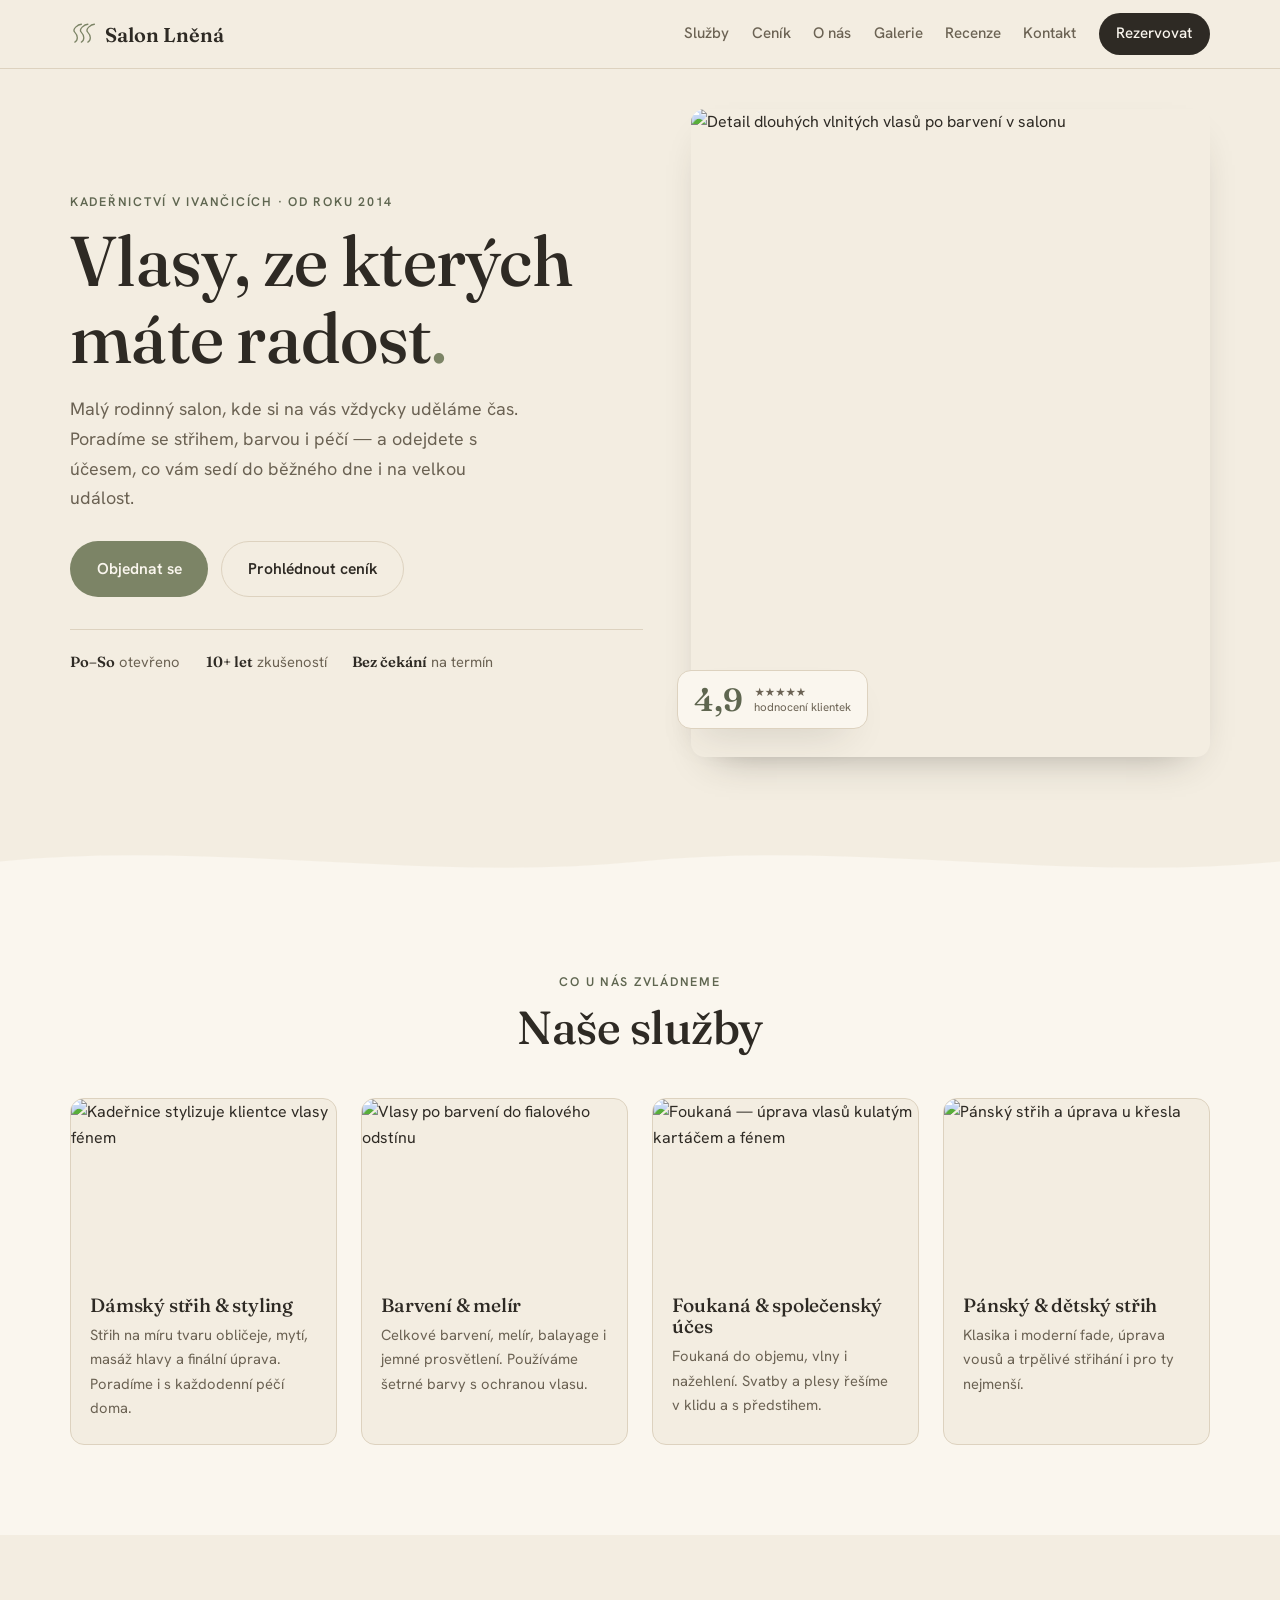
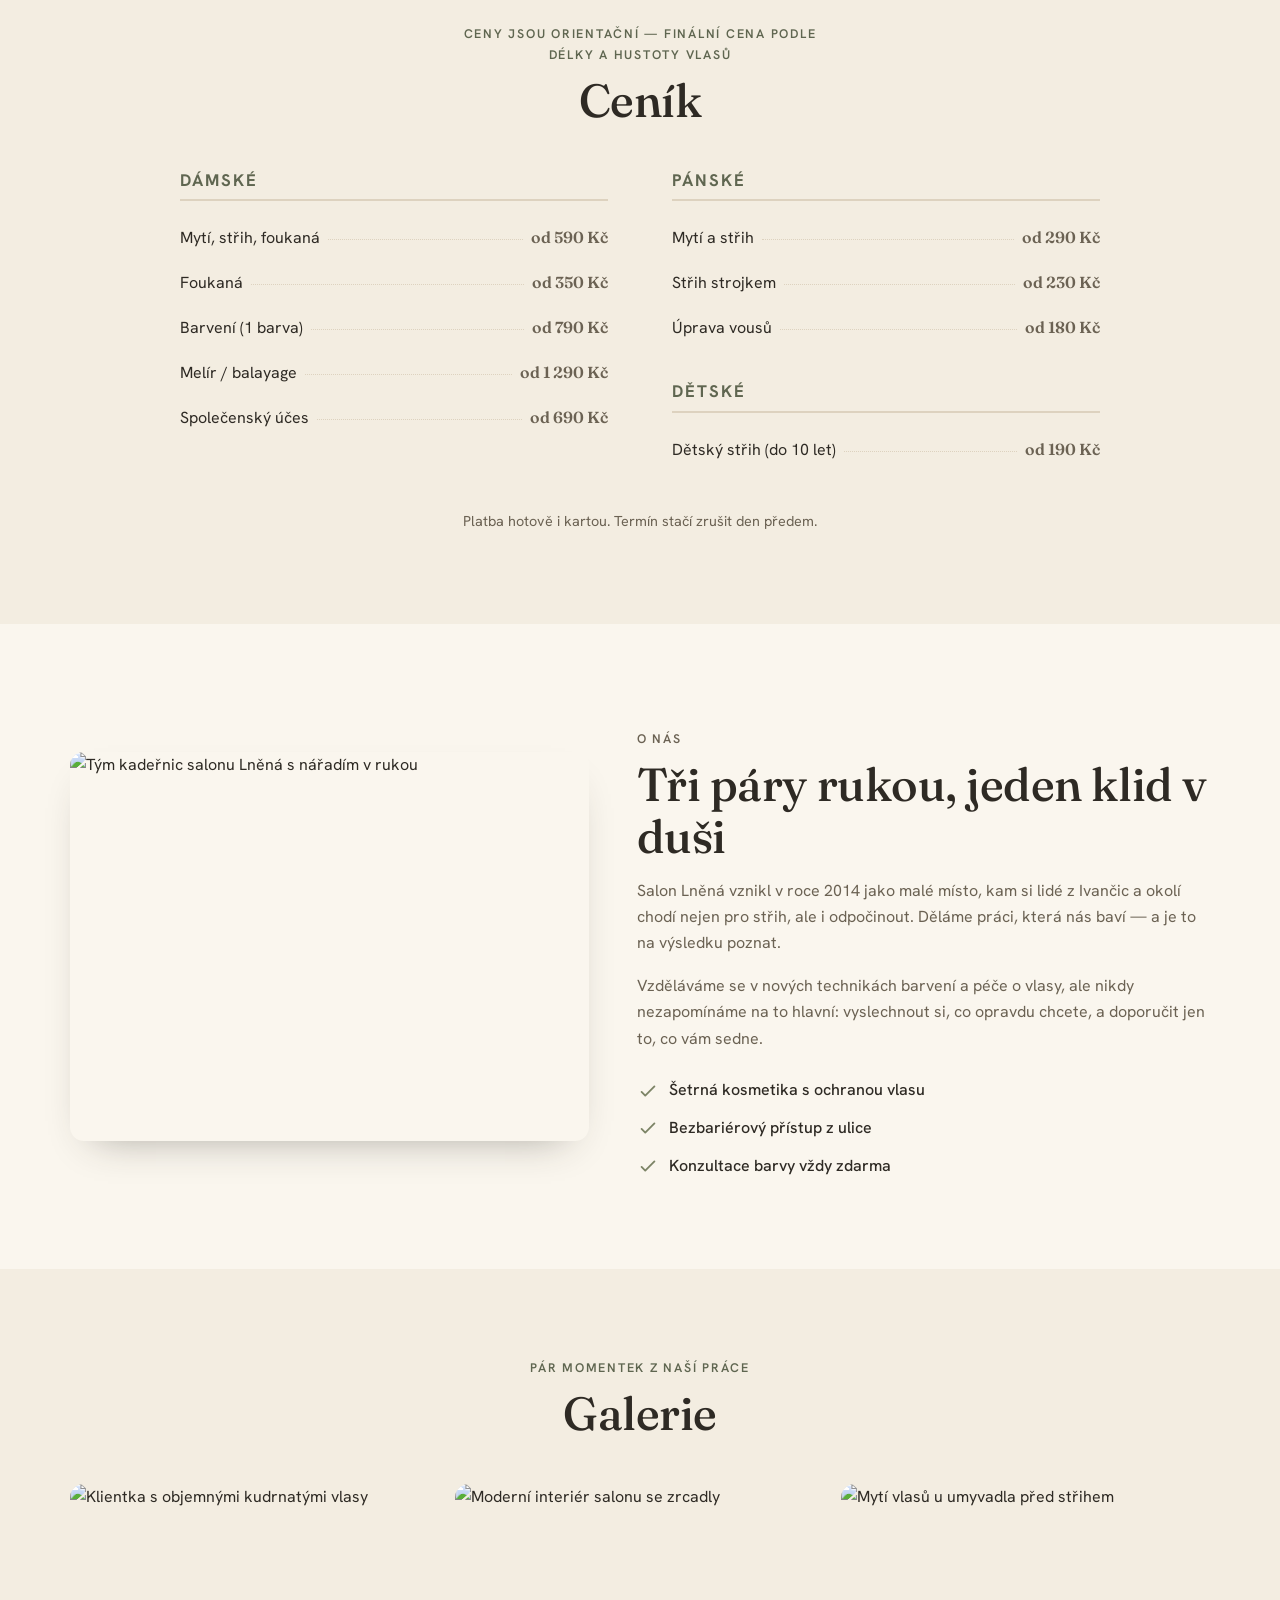
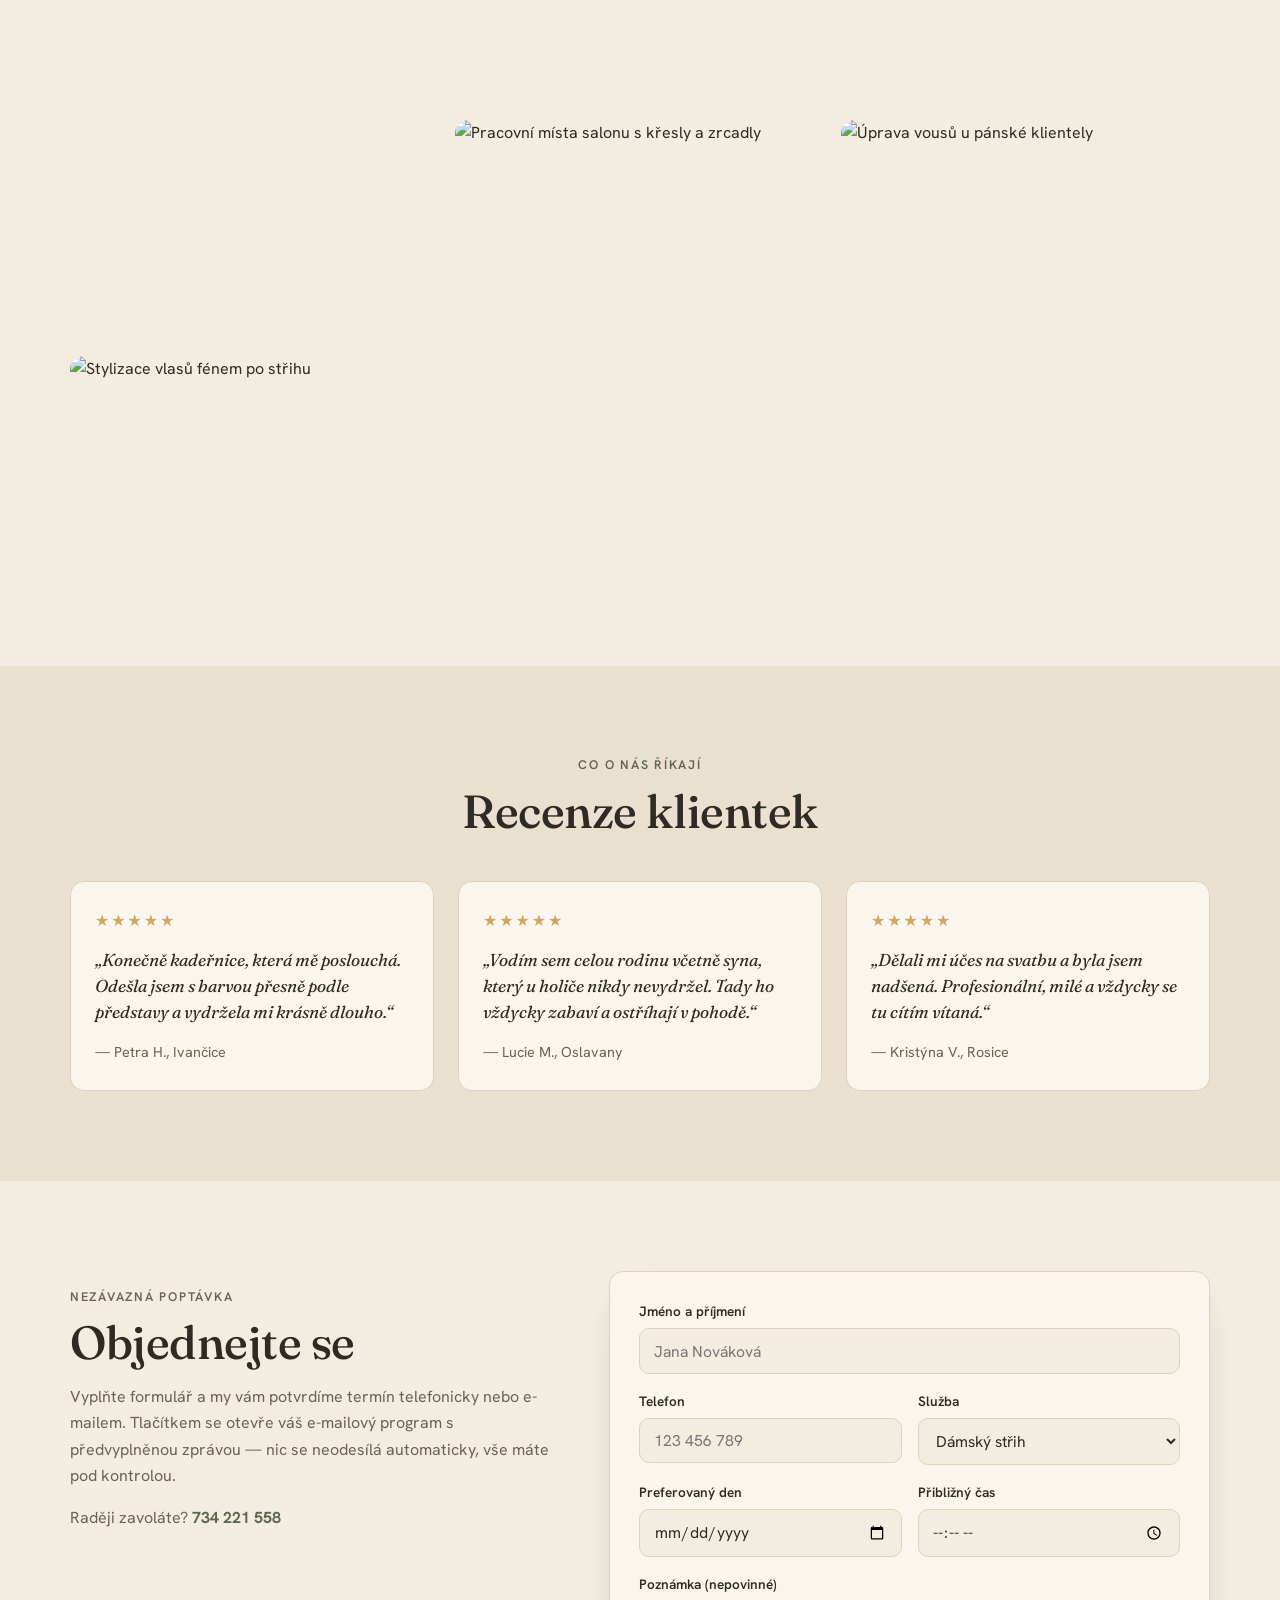
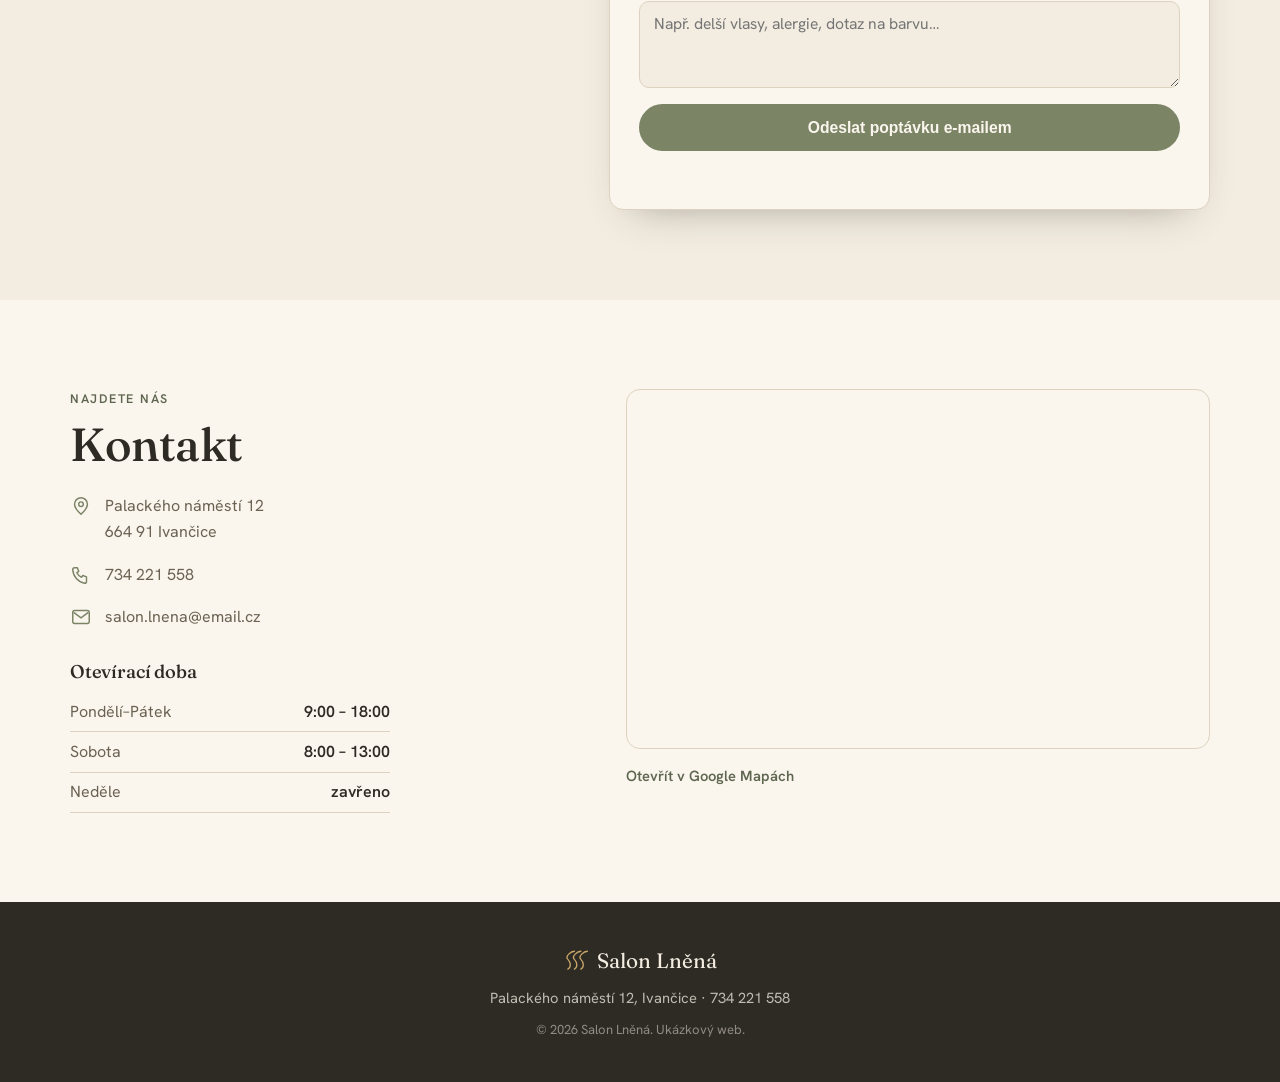
==== kadernictvi/index.html @ eddeaa89 "Ukázkové weby: kadeřnictví, restaurace, kosmetika" ====
<!DOCTYPE html>
<html lang="cs">
<head>
  <meta charset="UTF-8" />
  <meta name="viewport" content="width=device-width, initial-scale=1.0" />

  <!-- ===== SEO / META ===== -->
  <title>Salon Lněná — kadeřnictví Ivančice | dámské, pánské i dětské střihy</title>
  <meta name="description" content="Salon Lněná v Ivančicích. Dámské, pánské a dětské střihy, barvení, melír a společenské účesy. Rezervujte se online." />
  <meta name="theme-color" content="#7c8466" />

  <!-- Open Graph (náhled při sdílení na FB / messengeru) -->
  <meta property="og:title" content="Salon Lněná — kadeřnictví Ivančice" />
  <meta property="og:description" content="Střihy, barvení, melír a společenské účesy v srdci Ivančic." />
  <meta property="og:type" content="website" />
  <meta property="og:image" content="https://images.unsplash.com/photo-1492106087820-71f1a00d2b11?w=1200&q=80" />

  <!-- ===== FONTY (Google Fonts) ===== -->
  <link rel="preconnect" href="https://fonts.googleapis.com" />
  <link rel="preconnect" href="https://fonts.gstatic.com" crossorigin />
  <link href="https://fonts.googleapis.com/css2?family=Fraunces:ital,opsz,wght@0,9..144,400;0,9..144,500;0,9..144,600;1,9..144,400&family=Hanken+Grotesk:wght@400;500;600;700&display=swap" rel="stylesheet" />

  <link rel="stylesheet" href="styles.css" />
</head>
<body>

  <!-- ===================== HLAVIČKA / NAVIGACE ===================== -->
  <header class="site-header" id="top">
    <div class="container header-inner">
      <a href="#top" class="brand" aria-label="Salon Lněná — domů">
        <!-- logo: jemný "pramen vlasů" jako SVG -->
        <svg class="brand-mark" viewBox="0 0 32 32" aria-hidden="true">
          <path d="M6 26c4-2 4-8 0-12s4-10 8-10M14 26c4-2 4-8 0-12s4-10 8-10M22 26c4-2 4-8 0-12s4-10 8-10"
                fill="none" stroke="currentColor" stroke-width="1.6" stroke-linecap="round"/>
        </svg>
        <span class="brand-text">Salon&nbsp;Lněná</span>
      </a>

      <nav class="nav" id="nav" aria-label="Hlavní navigace">
        <a href="#sluzby">Služby</a>
        <a href="#cenik">Ceník</a>
        <a href="#o-nas">O nás</a>
        <a href="#galerie">Galerie</a>
        <a href="#recenze">Recenze</a>
        <a href="#kontakt">Kontakt</a>
        <a href="#rezervace" class="nav-cta">Rezervovat</a>
      </nav>

      <button class="nav-toggle" id="navToggle" aria-label="Otevřít menu" aria-expanded="false" aria-controls="nav">
        <span></span><span></span><span></span>
      </button>
    </div>
  </header>

  <main>

    <!-- ===================== HERO ===================== -->
    <section class="hero">
      <div class="container hero-grid">
        <div class="hero-copy">
          <p class="eyebrow">Kadeřnictví v Ivančicích · od roku 2014</p>
          <h1 class="hero-title">Vlasy, ze&nbsp;kterých máte radost<span class="dot">.</span></h1>
          <p class="hero-lead">
            Malý rodinný salon, kde si na vás vždycky uděláme čas. Poradíme se střihem,
            barvou i péčí — a odejdete s účesem, co vám sedí do běžného dne i na velkou událost.
          </p>
          <div class="hero-actions">
            <a href="#rezervace" class="btn btn-primary">Objednat se</a>
            <a href="#cenik" class="btn btn-ghost">Prohlédnout ceník</a>
          </div>
          <ul class="hero-facts">
            <li><strong>Po–So</strong> otevřeno</li>
            <li><strong>10+ let</strong> zkušeností</li>
            <li><strong>Bez čekání</strong> na termín</li>
          </ul>
        </div>

        <div class="hero-media">
          <img
            src="https://images.unsplash.com/photo-1492106087820-71f1a00d2b11?w=900&q=80"
            alt="Detail dlouhých vlnitých vlasů po barvení v salonu"
            width="900" height="1200" loading="eager" />
          <!-- malá "vizitka" přes fotku -->
          <div class="media-badge">
            <span class="media-badge-num">4,9</span>
            <span class="media-badge-label">★★★★★<br>hodnocení klientek</span>
          </div>
        </div>
      </div>

      <!-- signature: vlnitá křivka jako oddělovač -->
      <svg class="wave-divider" viewBox="0 0 1440 80" preserveAspectRatio="none" aria-hidden="true">
        <path d="M0,48 C240,16 480,80 720,48 C960,16 1200,80 1440,48 L1440,80 L0,80 Z" fill="currentColor"/>
      </svg>
    </section>

    <!-- ===================== SLUŽBY ===================== -->
    <section class="section services" id="sluzby">
      <div class="container">
        <header class="section-head">
          <p class="eyebrow">Co u nás zvládneme</p>
          <h2 class="section-title">Naše služby</h2>
        </header>

        <div class="service-grid">
          <article class="service-card">
            <img src="https://images.unsplash.com/photo-1562322140-8baeececf3df?w=600&q=80"
                 alt="Kadeřnice stylizuje klientce vlasy fénem" loading="lazy" width="600" height="400" />
            <div class="service-body">
              <h3>Dámský střih &amp; styling</h3>
              <p>Střih na míru tvaru obličeje, mytí, masáž hlavy a finální úprava. Poradíme i s každodenní péčí doma.</p>
            </div>
          </article>

          <article class="service-card">
            <img src="https://images.unsplash.com/photo-1492106087820-71f1a00d2b11?w=600&q=80"
                 alt="Vlasy po barvení do fialového odstínu" loading="lazy" width="600" height="400" />
            <div class="service-body">
              <h3>Barvení &amp; melír</h3>
              <p>Celkové barvení, melír, balayage i jemné prosvětlení. Používáme šetrné barvy s ochranou vlasu.</p>
            </div>
          </article>

          <article class="service-card">
            <img src="https://images.unsplash.com/photo-1580618672591-eb180b1a973f?w=600&q=80"
                 alt="Foukaná — úprava vlasů kulatým kartáčem a fénem" loading="lazy" width="600" height="400" />
            <div class="service-body">
              <h3>Foukaná &amp; společenský účes</h3>
              <p>Foukaná do objemu, vlny i nažehlení. Svatby a plesy řešíme v klidu a s předstihem.</p>
            </div>
          </article>

          <article class="service-card">
            <img src="https://images.unsplash.com/photo-1605497788044-5a32c7078486?w=600&q=80"
                 alt="Pánský střih a úprava u křesla" loading="lazy" width="600" height="400" />
            <div class="service-body">
              <h3>Pánský &amp; dětský střih</h3>
              <p>Klasika i moderní fade, úprava vousů a trpělivé střihání i pro ty nejmenší.</p>
            </div>
          </article>
        </div>
      </div>
    </section>

    <!-- ===================== CENÍK ===================== -->
    <section class="section pricing" id="cenik">
      <div class="container">
        <header class="section-head">
          <p class="eyebrow">Ceny jsou orientační — finální cena podle délky a hustoty vlasů</p>
          <h2 class="section-title">Ceník</h2>
        </header>

        <!-- ====== UPRAVTE SI CENY ZDE ====== -->
        <div class="price-cols">
          <div class="price-group">
            <h3 class="price-group-title">Dámské</h3>
            <ul class="price-list">
              <li><span class="pl-name">Mytí, střih, foukaná</span><span class="pl-dots"></span><span class="pl-price">od 590 Kč</span></li>
              <li><span class="pl-name">Foukaná</span><span class="pl-dots"></span><span class="pl-price">od 350 Kč</span></li>
              <li><span class="pl-name">Barvení (1 barva)</span><span class="pl-dots"></span><span class="pl-price">od 790 Kč</span></li>
              <li><span class="pl-name">Melír / balayage</span><span class="pl-dots"></span><span class="pl-price">od 1 290 Kč</span></li>
              <li><span class="pl-name">Společenský účes</span><span class="pl-dots"></span><span class="pl-price">od 690 Kč</span></li>
            </ul>
          </div>

          <div class="price-group">
            <h3 class="price-group-title">Pánské</h3>
            <ul class="price-list">
              <li><span class="pl-name">Mytí a střih</span><span class="pl-dots"></span><span class="pl-price">od 290 Kč</span></li>
              <li><span class="pl-name">Střih strojkem</span><span class="pl-dots"></span><span class="pl-price">od 230 Kč</span></li>
              <li><span class="pl-name">Úprava vousů</span><span class="pl-dots"></span><span class="pl-price">od 180 Kč</span></li>
            </ul>

            <h3 class="price-group-title" style="margin-top:2rem">Dětské</h3>
            <ul class="price-list">
              <li><span class="pl-name">Dětský střih (do 10 let)</span><span class="pl-dots"></span><span class="pl-price">od 190 Kč</span></li>
            </ul>
          </div>
        </div>

        <p class="price-note">Platba hotově i kartou. Termín stačí zrušit den předem.</p>
      </div>
    </section>

    <!-- ===================== O NÁS ===================== -->
    <section class="section about" id="o-nas">
      <div class="container about-grid">
        <div class="about-media">
          <img src="https://images.unsplash.com/photo-1559599101-f09722fb4948?w=800&q=80"
               alt="Tým kadeřnic salonu Lněná s nářadím v rukou" loading="lazy" width="800" height="534" />
        </div>
        <div class="about-copy">
          <p class="eyebrow">O nás</p>
          <h2 class="section-title">Tři páry rukou, jeden klid v duši</h2>
          <p>
            Salon Lněná vznikl v roce 2014 jako malé místo, kam si lidé z Ivančic
            a okolí chodí nejen pro střih, ale i odpočinout. Děláme práci, která nás baví —
            a je to na výsledku poznat.
          </p>
          <p>
            Vzděláváme se v nových technikách barvení a péče o vlasy, ale nikdy nezapomínáme
            na to hlavní: vyslechnout si, co opravdu chcete, a doporučit jen to, co vám sedne.
          </p>
          <ul class="about-points">
            <li>
              <svg viewBox="0 0 24 24" aria-hidden="true"><path d="M5 13l4 4L19 7" fill="none" stroke="currentColor" stroke-width="2" stroke-linecap="round" stroke-linejoin="round"/></svg>
              Šetrná kosmetika s ochranou vlasu
            </li>
            <li>
              <svg viewBox="0 0 24 24" aria-hidden="true"><path d="M5 13l4 4L19 7" fill="none" stroke="currentColor" stroke-width="2" stroke-linecap="round" stroke-linejoin="round"/></svg>
              Bezbariérový přístup z ulice
            </li>
            <li>
              <svg viewBox="0 0 24 24" aria-hidden="true"><path d="M5 13l4 4L19 7" fill="none" stroke="currentColor" stroke-width="2" stroke-linecap="round" stroke-linejoin="round"/></svg>
              Konzultace barvy vždy zdarma
            </li>
          </ul>
        </div>
      </div>
    </section>

    <!-- ===================== GALERIE ===================== -->
    <section class="section gallery" id="galerie">
      <div class="container">
        <header class="section-head">
          <p class="eyebrow">Pár momentek z naší práce</p>
          <h2 class="section-title">Galerie</h2>
        </header>

        <div class="gallery-grid">
          <figure class="g-item g-tall">
            <img src="https://images.unsplash.com/photo-1519699047748-de8e457a634e?w=600&q=80"
                 alt="Klientka s objemnými kudrnatými vlasy" loading="lazy" width="600" height="800" />
          </figure>
          <figure class="g-item">
            <img src="https://images.unsplash.com/photo-1633681926022-84c23e8cb2d6?w=600&q=80"
                 alt="Moderní interiér salonu se zrcadly" loading="lazy" width="600" height="400" />
          </figure>
          <figure class="g-item">
            <img src="https://images.unsplash.com/photo-1595476108010-b4d1f102b1b1?w=600&q=80"
                 alt="Mytí vlasů u umyvadla před střihem" loading="lazy" width="600" height="400" />
          </figure>
          <figure class="g-item">
            <img src="https://images.unsplash.com/photo-1560066984-138dadb4c035?w=600&q=80"
                 alt="Pracovní místa salonu s křesly a zrcadly" loading="lazy" width="600" height="400" />
          </figure>
          <figure class="g-item g-tall">
            <img src="https://images.unsplash.com/photo-1503951914875-452162b0f3f1?w=600&q=80"
                 alt="Úprava vousů u pánské klientely" loading="lazy" width="600" height="800" />
          </figure>
          <figure class="g-item">
            <img src="https://images.unsplash.com/photo-1562322140-8baeececf3df?w=600&q=80"
                 alt="Stylizace vlasů fénem po střihu" loading="lazy" width="600" height="400" />
          </figure>
        </div>
      </div>
    </section>

    <!-- ===================== RECENZE ===================== -->
    <section class="section reviews" id="recenze">
      <div class="container">
        <header class="section-head">
          <p class="eyebrow">Co o nás říkají</p>
          <h2 class="section-title">Recenze klientek</h2>
        </header>

        <div class="review-grid">
          <blockquote class="review-card">
            <div class="stars" aria-label="5 z 5 hvězd">★★★★★</div>
            <p>„Konečně kadeřnice, která mě poslouchá. Odešla jsem s barvou přesně podle představy a vydržela mi krásně dlouho.“</p>
            <footer>— Petra H., Ivančice</footer>
          </blockquote>

          <blockquote class="review-card">
            <div class="stars" aria-label="5 z 5 hvězd">★★★★★</div>
            <p>„Vodím sem celou rodinu včetně syna, který u holiče nikdy nevydržel. Tady ho vždycky zabaví a ostříhají v pohodě.“</p>
            <footer>— Lucie M., Oslavany</footer>
          </blockquote>

          <blockquote class="review-card">
            <div class="stars" aria-label="5 z 5 hvězd">★★★★★</div>
            <p>„Dělali mi účes na svatbu a byla jsem nadšená. Profesionální, milé a vždycky se tu cítím vítaná.“</p>
            <footer>— Kristýna V., Rosice</footer>
          </blockquote>
        </div>
      </div>
    </section>

    <!-- ===================== REZERVACE ===================== -->
    <section class="section booking" id="rezervace">
      <div class="container booking-grid">
        <div class="booking-intro">
          <p class="eyebrow">Nezávazná poptávka</p>
          <h2 class="section-title">Objednejte se</h2>
          <p>
            Vyplňte formulář a my vám potvrdíme termín telefonicky nebo e-mailem.
            Tlačítkem se otevře váš e-mailový program s předvyplněnou zprávou —
            nic se neodesílá automaticky, vše máte pod kontrolou.
          </p>
          <p class="booking-or">
            Raději zavoláte? <a href="tel:+420734221558">734&nbsp;221&nbsp;558</a>
          </p>
        </div>

        <!-- Formulář bez backendu: app.js z něj poskládá e-mail (mailto) -->
        <form class="booking-form" id="bookingForm" novalidate>
          <div class="field">
            <label for="bf-name">Jméno a příjmení</label>
            <input type="text" id="bf-name" name="name" required placeholder="Jana Nováková" />
          </div>

          <div class="field-row">
            <div class="field">
              <label for="bf-phone">Telefon</label>
              <input type="tel" id="bf-phone" name="phone" required placeholder="123 456 789" />
            </div>
            <div class="field">
              <label for="bf-service">Služba</label>
              <select id="bf-service" name="service">
                <option>Dámský střih</option>
                <option>Pánský střih</option>
                <option>Dětský střih</option>
                <option>Barvení</option>
                <option>Melír / balayage</option>
                <option>Foukaná</option>
                <option>Společenský účes</option>
                <option>Jiné / poradit</option>
              </select>
            </div>
          </div>

          <div class="field-row">
            <div class="field">
              <label for="bf-date">Preferovaný den</label>
              <input type="date" id="bf-date" name="date" />
            </div>
            <div class="field">
              <label for="bf-time">Přibližný čas</label>
              <input type="time" id="bf-time" name="time" />
            </div>
          </div>

          <div class="field">
            <label for="bf-note">Poznámka (nepovinné)</label>
            <textarea id="bf-note" name="note" rows="3" placeholder="Např. delší vlasy, alergie, dotaz na barvu…"></textarea>
          </div>

          <button type="submit" class="btn btn-primary btn-block">Odeslat poptávku e-mailem</button>
          <p class="form-hint" id="formHint" role="status"></p>
        </form>
      </div>
    </section>

    <!-- ===================== KONTAKT + MAPA ===================== -->
    <section class="section contact" id="kontakt">
      <div class="container contact-grid">
        <div class="contact-info">
          <p class="eyebrow">Najdete nás</p>
          <h2 class="section-title">Kontakt</h2>

          <!-- ====== UPRAVTE SI ÚDAJE ZDE ====== -->
          <ul class="contact-list">
            <li>
              <svg viewBox="0 0 24 24" aria-hidden="true"><path d="M12 21s-7-6.5-7-11a7 7 0 1114 0c0 4.5-7 11-7 11z" fill="none" stroke="currentColor" stroke-width="1.6"/><circle cx="12" cy="10" r="2.5" fill="none" stroke="currentColor" stroke-width="1.6"/></svg>
              <span>Palackého náměstí 12<br>664 91 Ivančice</span>
            </li>
            <li>
              <svg viewBox="0 0 24 24" aria-hidden="true"><path d="M5 4h3l1.5 4-2 1.5a11 11 0 005 5l1.5-2 4 1.5V19a2 2 0 01-2 2A16 16 0 013 6a2 2 0 012-2z" fill="none" stroke="currentColor" stroke-width="1.6" stroke-linejoin="round"/></svg>
              <a href="tel:+420734221558">734 221 558</a>
            </li>
            <li>
              <svg viewBox="0 0 24 24" aria-hidden="true"><rect x="3" y="5" width="18" height="14" rx="2" fill="none" stroke="currentColor" stroke-width="1.6"/><path d="M4 7l8 6 8-6" fill="none" stroke="currentColor" stroke-width="1.6"/></svg>
              <a href="mailto:salon.lnena@email.cz">salon.lnena@email.cz</a>
            </li>
          </ul>

          <div class="hours">
            <h3>Otevírací doba</h3>
            <table>
              <tr><td>Pondělí–Pátek</td><td>9:00 – 18:00</td></tr>
              <tr><td>Sobota</td><td>8:00 – 13:00</td></tr>
              <tr><td>Neděle</td><td>zavřeno</td></tr>
            </table>
          </div>
        </div>

        <div class="contact-map">
          <!-- Mapa: odkaz na Google Maps (embed nevyžaduje API klíč přes ?output) -->
          <iframe
            title="Mapa — Salon Lněná, Ivančice"
            src="https://maps.google.com/maps?q=Palack%C3%A9ho%20n%C3%A1m%C4%9Bst%C3%AD%20Ivan%C4%8Dice&t=&z=15&ie=UTF8&iwloc=&output=embed"
            loading="lazy" referrerpolicy="no-referrer-when-downgrade"></iframe>
          <a class="map-link" href="https://www.google.com/maps/search/?api=1&query=Palack%C3%A9ho+n%C3%A1m%C4%9Bst%C3%AD+Ivan%C4%8Dice" target="_blank" rel="noopener">
            Otevřít v Google Mapách
          </a>
        </div>
      </div>
    </section>

  </main>

  <!-- ===================== PATIČKA ===================== -->
  <footer class="site-footer">
    <div class="container footer-inner">
      <div class="footer-brand">
        <svg class="brand-mark" viewBox="0 0 32 32" aria-hidden="true">
          <path d="M6 26c4-2 4-8 0-12s4-10 8-10M14 26c4-2 4-8 0-12s4-10 8-10M22 26c4-2 4-8 0-12s4-10 8-10"
                fill="none" stroke="currentColor" stroke-width="1.6" stroke-linecap="round"/>
        </svg>
        <span>Salon Lněná</span>
      </div>
      <p class="footer-note">Palackého náměstí 12, Ivančice · 734 221 558</p>
      <p class="footer-copy">© 2026 Salon Lněná. Ukázkový web.</p>
    </div>
  </footer>

  <script src="app.js"></script>
</body>
</html>
---- kadernictvi/styles.css ----
/* =================================================================
   SALON LNĚNÁ — styles.css
   Paleta:  lněná písková základna + tlumená šalvějová zeleň (akcent)
            + espresso text. Display font Fraunces, body Hanken Grotesk.
   Vše responzivní (mobile-first). Barvy si můžete měnit níže v :root.
   ================================================================= */

:root {
  /* ---- BARVY (klidně si je upravte) ---- */
  --linen:      #f3ede1;  /* základní pozadí — lněná */
  --linen-deep: #e9e0d0;  /* tmavší lněná pro pruhy sekcí */
  --cream:      #faf6ee;  /* světlé karty */
  --espresso:   #2e2a24;  /* hlavní text */
  --mocha:      #6b6253;  /* sekundární text */
  --sage:       #7c8466;  /* akcent — šalvějová zeleň */
  --sage-deep:  #5f6650;  /* tmavší akcent pro hover */
  --gold:       #c9a86a;  /* jemný teplý detail (hvězdičky) */
  --line:       #ddd2bf;  /* linky / okraje */

  --maxw: 1180px;
  --radius: 14px;
  --shadow: 0 18px 40px -24px rgba(46,42,36,.45);

  --font-display: "Fraunces", Georgia, serif;
  --font-body: "Hanken Grotesk", system-ui, -apple-system, sans-serif;
}

/* ---------- RESET / ZÁKLAD ---------- */
*, *::before, *::after { box-sizing: border-box; }
* { margin: 0; }

html { scroll-behavior: smooth; }

body {
  font-family: var(--font-body);
  color: var(--espresso);
  background: var(--linen);
  line-height: 1.65;
  -webkit-font-smoothing: antialiased;
  overflow-x: hidden; /* pojistka proti vodorovnému přetékání */
}

img { max-width: 100%; display: block; height: auto; }

a { color: inherit; text-decoration: none; }

h1, h2, h3 { font-family: var(--font-display); font-weight: 500; line-height: 1.1; letter-spacing: -.01em; }

.container { width: 100%; max-width: var(--maxw); margin-inline: auto; padding-inline: 1.25rem; }

.eyebrow {
  font-size: .78rem; letter-spacing: .14em; text-transform: uppercase;
  color: var(--sage-deep); font-weight: 600; margin-bottom: .6rem;
}

/* ---------- TLAČÍTKA ---------- */
.btn {
  display: inline-flex; align-items: center; justify-content: center;
  gap: .5rem; padding: .85rem 1.6rem; border-radius: 999px;
  font-weight: 600; font-size: .98rem; cursor: pointer; border: 1.5px solid transparent;
  transition: transform .15s ease, background .2s ease, color .2s ease, border-color .2s ease;
}
.btn:active { transform: translateY(1px); }
.btn-primary { background: var(--sage); color: var(--cream); }
.btn-primary:hover { background: var(--sage-deep); }
.btn-ghost { background: transparent; color: var(--espresso); border-color: var(--line); }
.btn-ghost:hover { border-color: var(--sage); color: var(--sage-deep); }
.btn-block { width: 100%; }

/* ===================== HLAVIČKA ===================== */
.site-header {
  position: sticky; top: 0; z-index: 50;
  background: color-mix(in srgb, var(--linen) 88%, transparent);
  backdrop-filter: blur(10px);
  border-bottom: 1px solid var(--line);
}
.header-inner { display: flex; align-items: center; justify-content: space-between; min-height: 68px; }

.brand { display: inline-flex; align-items: center; gap: .55rem; color: var(--espresso); }
.brand-mark { width: 26px; height: 26px; color: var(--sage); }
.brand-text { font-family: var(--font-display); font-size: 1.25rem; font-weight: 600; }

.nav { display: flex; align-items: center; gap: 1.4rem; }
.nav a { font-size: .95rem; color: var(--mocha); font-weight: 500; transition: color .2s ease; }
.nav a:hover { color: var(--espresso); }
.nav .nav-cta {
  background: var(--espresso); color: var(--cream); padding: .55rem 1.1rem; border-radius: 999px;
}
.nav .nav-cta:hover { background: var(--sage-deep); color: var(--cream); }

/* hamburger — skrytý na desktopu */
.nav-toggle {
  display: none; flex-direction: column; gap: 5px; background: none; border: 0;
  padding: 8px; cursor: pointer;
}
.nav-toggle span { width: 24px; height: 2px; background: var(--espresso); border-radius: 2px; transition: .25s; }
.nav-toggle[aria-expanded="true"] span:nth-child(1) { transform: translateY(7px) rotate(45deg); }
.nav-toggle[aria-expanded="true"] span:nth-child(2) { opacity: 0; }
.nav-toggle[aria-expanded="true"] span:nth-child(3) { transform: translateY(-7px) rotate(-45deg); }

/* ===================== HERO ===================== */
.hero { position: relative; background: var(--linen); padding-top: 2.5rem; }
.hero-grid {
  display: grid; grid-template-columns: 1.05fr .95fr; gap: 3rem; align-items: center;
  padding-bottom: 4.5rem;
}
.hero-title {
  font-size: clamp(2.6rem, 6vw, 4.4rem); font-weight: 500; margin: .4rem 0 1.1rem;
}
.hero-title .dot { color: var(--sage); }
.hero-lead { font-size: 1.12rem; color: var(--mocha); max-width: 46ch; }
.hero-actions { display: flex; flex-wrap: wrap; gap: .8rem; margin: 1.8rem 0 2rem; }

.hero-facts {
  list-style: none; padding: 0; display: flex; flex-wrap: wrap; gap: 1.6rem;
  border-top: 1px solid var(--line); padding-top: 1.3rem; font-size: .92rem; color: var(--mocha);
}
.hero-facts strong { color: var(--espresso); font-family: var(--font-display); font-weight: 600; }

.hero-media { position: relative; }
.hero-media img {
  width: 100%; aspect-ratio: 4/5; object-fit: cover; border-radius: var(--radius);
  box-shadow: var(--shadow);
}
.media-badge {
  position: absolute; left: -14px; bottom: 28px; background: var(--cream);
  border: 1px solid var(--line); border-radius: var(--radius); padding: .8rem 1rem;
  display: flex; align-items: center; gap: .7rem; box-shadow: var(--shadow);
}
.media-badge-num { font-family: var(--font-display); font-size: 2rem; font-weight: 600; color: var(--sage-deep); line-height: 1; }
.media-badge-label { font-size: .72rem; color: var(--mocha); line-height: 1.25; }
.media-badge-label br + * {}

/* vlnitý oddělovač pod hero */
.wave-divider { display: block; width: 100%; height: 54px; color: var(--cream); margin-bottom: -1px; }

/* ===================== OBECNÉ SEKCE ===================== */
.section { padding-block: clamp(3.5rem, 7vw, 6rem); }
.section-head { text-align: center; max-width: 40ch; margin: 0 auto 2.8rem; }
.section-title { font-size: clamp(2rem, 4.2vw, 2.9rem); }

/* sudé sekce dostanou krémové pozadí pro rytmus */
.services { background: var(--cream); }
.about    { background: var(--cream); }
.reviews  { background: var(--linen-deep); }
.contact  { background: var(--cream); }

/* ===================== SLUŽBY ===================== */
.service-grid {
  display: grid; grid-template-columns: repeat(4, 1fr); gap: 1.5rem;
}
.service-card {
  background: var(--linen); border: 1px solid var(--line); border-radius: var(--radius);
  overflow: hidden; transition: transform .2s ease, box-shadow .2s ease;
}
.service-card:hover { transform: translateY(-4px); box-shadow: var(--shadow); }
.service-card img { aspect-ratio: 3/2; object-fit: cover; width: 100%; }
.service-body { padding: 1.2rem 1.2rem 1.5rem; }
.service-body h3 { font-size: 1.2rem; margin-bottom: .45rem; }
.service-body p { font-size: .92rem; color: var(--mocha); }

/* ===================== CENÍK ===================== */
.price-cols { display: grid; grid-template-columns: 1fr 1fr; gap: 3rem 4rem; max-width: 920px; margin-inline: auto; }
.price-group-title {
  font-size: 1.05rem; text-transform: uppercase; letter-spacing: .12em; font-family: var(--font-body);
  font-weight: 700; color: var(--sage-deep); padding-bottom: .6rem; margin-bottom: .9rem;
  border-bottom: 2px solid var(--line);
}
.price-list { list-style: none; padding: 0; }
.price-list li { display: flex; align-items: baseline; gap: .5rem; padding: .55rem 0; }
.pl-name { color: var(--espresso); }
.pl-dots { flex: 1; border-bottom: 1px dotted var(--line); transform: translateY(-3px); }
.pl-price { font-family: var(--font-display); font-weight: 600; color: var(--mocha); white-space: nowrap; }
.price-note { text-align: center; color: var(--mocha); font-size: .9rem; margin-top: 2.4rem; }

/* ===================== O NÁS ===================== */
.about-grid { display: grid; grid-template-columns: .95fr 1.05fr; gap: 3rem; align-items: center; }
.about-media img { width: 100%; aspect-ratio: 4/3; object-fit: cover; border-radius: var(--radius); box-shadow: var(--shadow); }
.about-copy p { color: var(--mocha); margin-top: 1rem; }
.about-copy .section-title { margin-bottom: .4rem; }
.about-points { list-style: none; padding: 0; margin-top: 1.6rem; display: grid; gap: .7rem; }
.about-points li { display: flex; align-items: center; gap: .65rem; font-weight: 500; color: var(--espresso); }
.about-points svg { width: 22px; height: 22px; color: var(--sage); flex: none; }

/* ===================== GALERIE ===================== */
.gallery-grid {
  display: grid; grid-template-columns: repeat(3, 1fr); grid-auto-rows: 220px; gap: 1rem;
}
.g-item { margin: 0; border-radius: var(--radius); overflow: hidden; }
.g-item img { width: 100%; height: 100%; object-fit: cover; transition: transform .4s ease; }
.g-item:hover img { transform: scale(1.05); }
.g-tall { grid-row: span 2; }

/* ===================== RECENZE ===================== */
.review-grid { display: grid; grid-template-columns: repeat(3, 1fr); gap: 1.5rem; }
.review-card {
  background: var(--cream); border: 1px solid var(--line); border-radius: var(--radius);
  padding: 1.6rem 1.5rem; margin: 0;
}
.review-card .stars { color: var(--gold); letter-spacing: .12em; margin-bottom: .8rem; }
.review-card p { font-family: var(--font-display); font-size: 1.08rem; font-style: italic; color: var(--espresso); line-height: 1.5; }
.review-card footer { margin-top: 1rem; font-size: .9rem; color: var(--mocha); font-style: normal; }

/* ===================== REZERVACE ===================== */
.booking { background: var(--linen); }
.booking-grid { display: grid; grid-template-columns: .9fr 1.1fr; gap: 3rem; align-items: start; }
.booking-intro p { color: var(--mocha); margin-top: 1rem; }
.booking-or { font-size: 1rem; }
.booking-or a { color: var(--sage-deep); font-weight: 700; }

.booking-form {
  background: var(--cream); border: 1px solid var(--line); border-radius: var(--radius);
  padding: 1.8rem; box-shadow: var(--shadow);
}
.field { display: flex; flex-direction: column; margin-bottom: 1rem; }
.field-row { display: grid; grid-template-columns: 1fr 1fr; gap: 1rem; }
.field label { font-size: .85rem; font-weight: 600; margin-bottom: .35rem; color: var(--espresso); }
.field input, .field select, .field textarea {
  font-family: inherit; font-size: .98rem; color: var(--espresso);
  background: var(--linen); border: 1.5px solid var(--line); border-radius: 10px;
  padding: .7rem .85rem; width: 100%; transition: border-color .2s ease, box-shadow .2s ease;
}
.field input:focus, .field select:focus, .field textarea:focus {
  outline: none; border-color: var(--sage); box-shadow: 0 0 0 3px color-mix(in srgb, var(--sage) 22%, transparent);
}
.field textarea { resize: vertical; }
.form-hint { font-size: .85rem; color: var(--sage-deep); margin-top: .8rem; min-height: 1.2em; }

/* ===================== KONTAKT ===================== */
.contact-grid { display: grid; grid-template-columns: 1fr 1.15fr; gap: 3rem; align-items: start; }
.contact-list { list-style: none; padding: 0; margin: 1.4rem 0 2rem; display: grid; gap: 1rem; }
.contact-list li { display: flex; gap: .8rem; align-items: flex-start; color: var(--mocha); }
.contact-list svg { width: 22px; height: 22px; color: var(--sage); flex: none; margin-top: 2px; }
.contact-list a:hover { color: var(--sage-deep); }
.hours h3 { font-size: 1.15rem; margin-bottom: .6rem; }
.hours table { width: 100%; max-width: 320px; border-collapse: collapse; }
.hours td { padding: .4rem 0; border-bottom: 1px solid var(--line); color: var(--mocha); }
.hours td:last-child { text-align: right; font-weight: 600; color: var(--espresso); }

.contact-map iframe {
  width: 100%; height: 360px; border: 1px solid var(--line); border-radius: var(--radius); display: block;
}
.map-link { display: inline-block; margin-top: .9rem; color: var(--sage-deep); font-weight: 600; font-size: .92rem; }
.map-link:hover { text-decoration: underline; }

/* ===================== PATIČKA ===================== */
.site-footer { background: var(--espresso); color: var(--linen); padding-block: 2.6rem; }
.footer-inner { display: flex; flex-direction: column; align-items: center; gap: .5rem; text-align: center; }
.footer-brand { display: flex; align-items: center; gap: .5rem; font-family: var(--font-display); font-size: 1.3rem; }
.footer-brand .brand-mark { color: var(--gold); }
.footer-note { color: color-mix(in srgb, var(--linen) 75%, transparent); font-size: .92rem; }
.footer-copy { color: color-mix(in srgb, var(--linen) 50%, transparent); font-size: .82rem; }

/* ===================== PŘÍSTUPNOST ===================== */
:focus-visible { outline: 3px solid var(--sage); outline-offset: 2px; border-radius: 4px; }
@media (prefers-reduced-motion: reduce) {
  * { animation: none !important; transition: none !important; scroll-behavior: auto !important; }
}

/* =================================================================
   RESPONZIVITA
   ================================================================= */

/* tablet */
@media (max-width: 980px) {
  .hero-grid { grid-template-columns: 1fr; gap: 2.2rem; }
  .hero-media { order: -1; max-width: 460px; }
  .service-grid { grid-template-columns: repeat(2, 1fr); }
  .about-grid { grid-template-columns: 1fr; gap: 2rem; }
  .booking-grid { grid-template-columns: 1fr; gap: 2rem; }
  .contact-grid { grid-template-columns: 1fr; gap: 2rem; }
  .review-grid { grid-template-columns: 1fr; }
  .price-cols { gap: 2.5rem; }
}

/* mobil — zapnout hamburger menu */
@media (max-width: 760px) {
  .nav-toggle { display: flex; }
  .nav {
    position: fixed; inset: 68px 0 auto 0;
    flex-direction: column; align-items: stretch; gap: 0;
    background: var(--linen); border-bottom: 1px solid var(--line);
    padding: .5rem 1.25rem 1.25rem;
    transform: translateY(-130%); transition: transform .3s ease;
    box-shadow: var(--shadow);
  }
  .nav.open { transform: translateY(0); }
  .nav a { padding: .85rem .2rem; border-bottom: 1px solid var(--line); font-size: 1.05rem; }
  .nav .nav-cta { text-align: center; margin-top: .8rem; border-bottom: 0; }

  .gallery-grid { grid-template-columns: repeat(2, 1fr); grid-auto-rows: 160px; }
  .price-cols { grid-template-columns: 1fr; gap: 2rem; }
  .field-row { grid-template-columns: 1fr; gap: 0; }
  .hero-facts { gap: 1rem 1.4rem; }
  .media-badge { left: 8px; }
}

/* malé mobily (375px a méně) */
@media (max-width: 420px) {
  .service-grid { grid-template-columns: 1fr; }
  .hero-actions .btn { flex: 1; }
  .booking-form { padding: 1.3rem; }
}
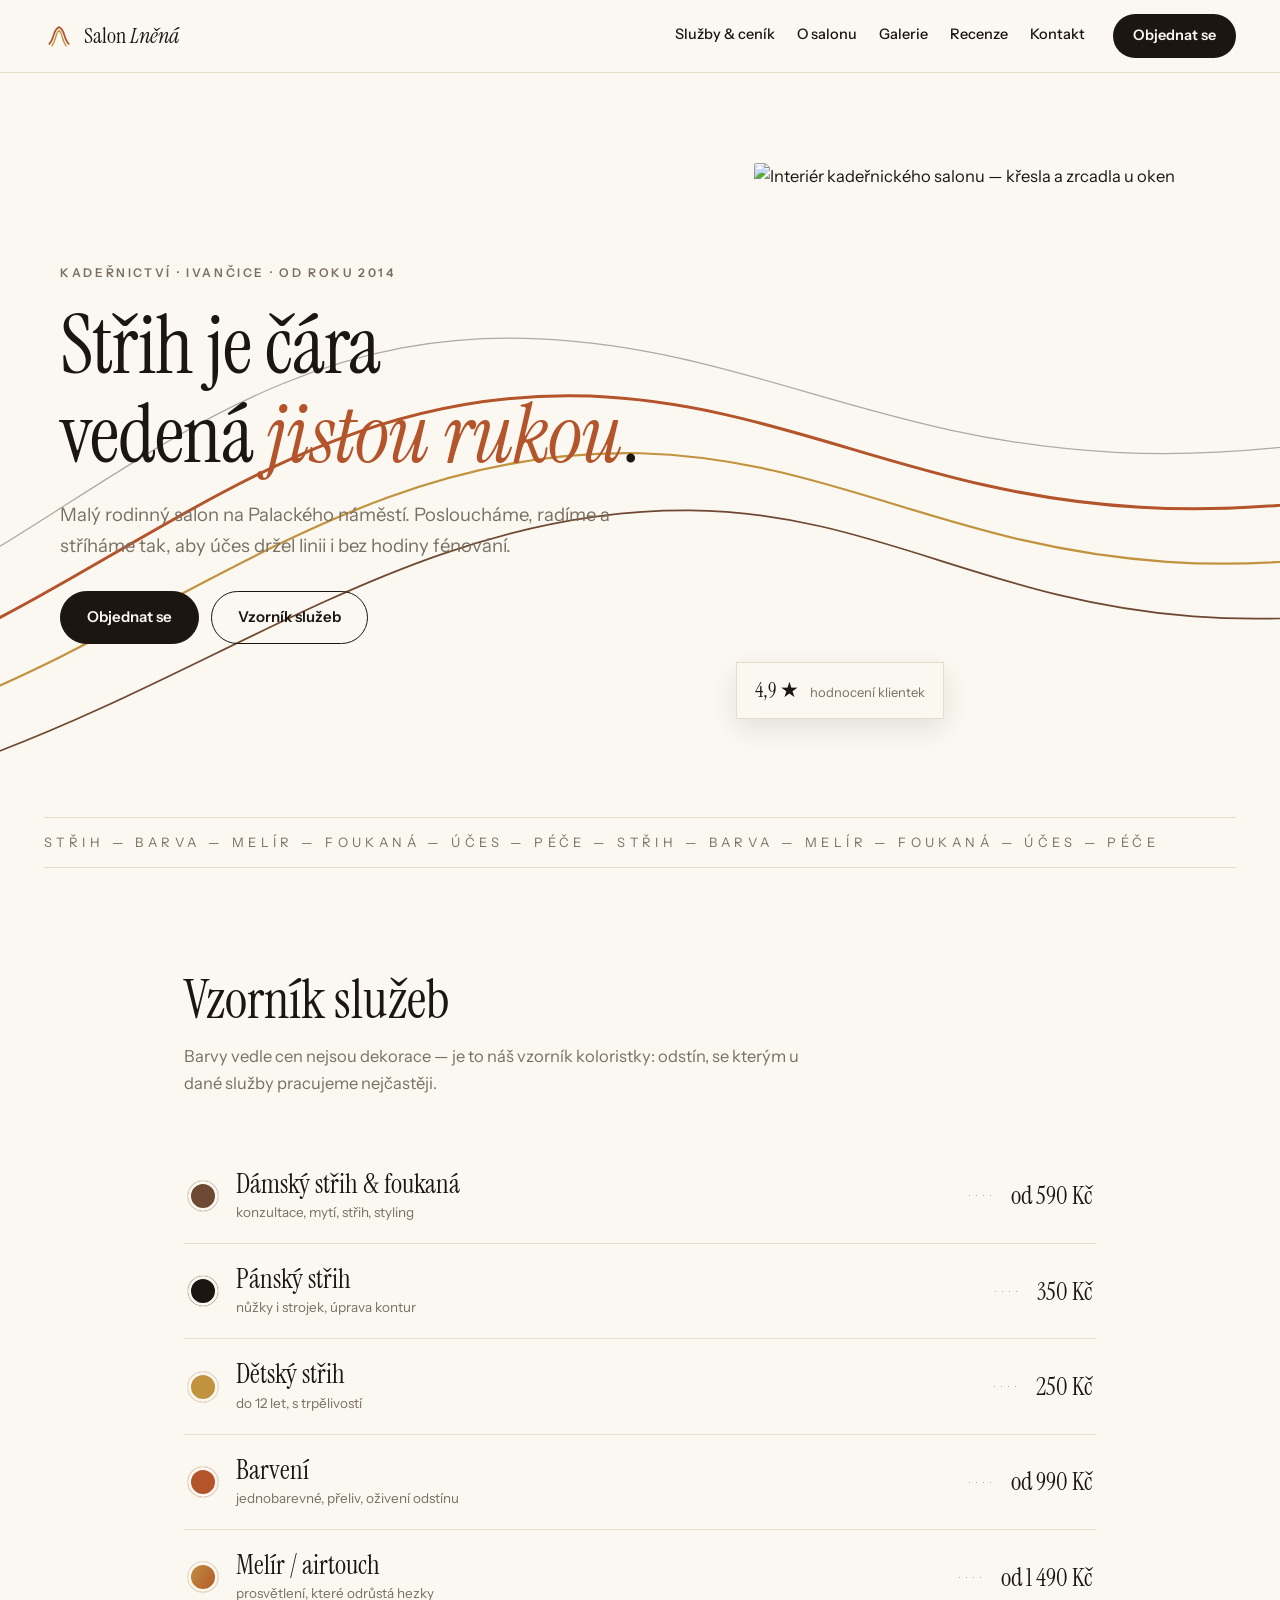
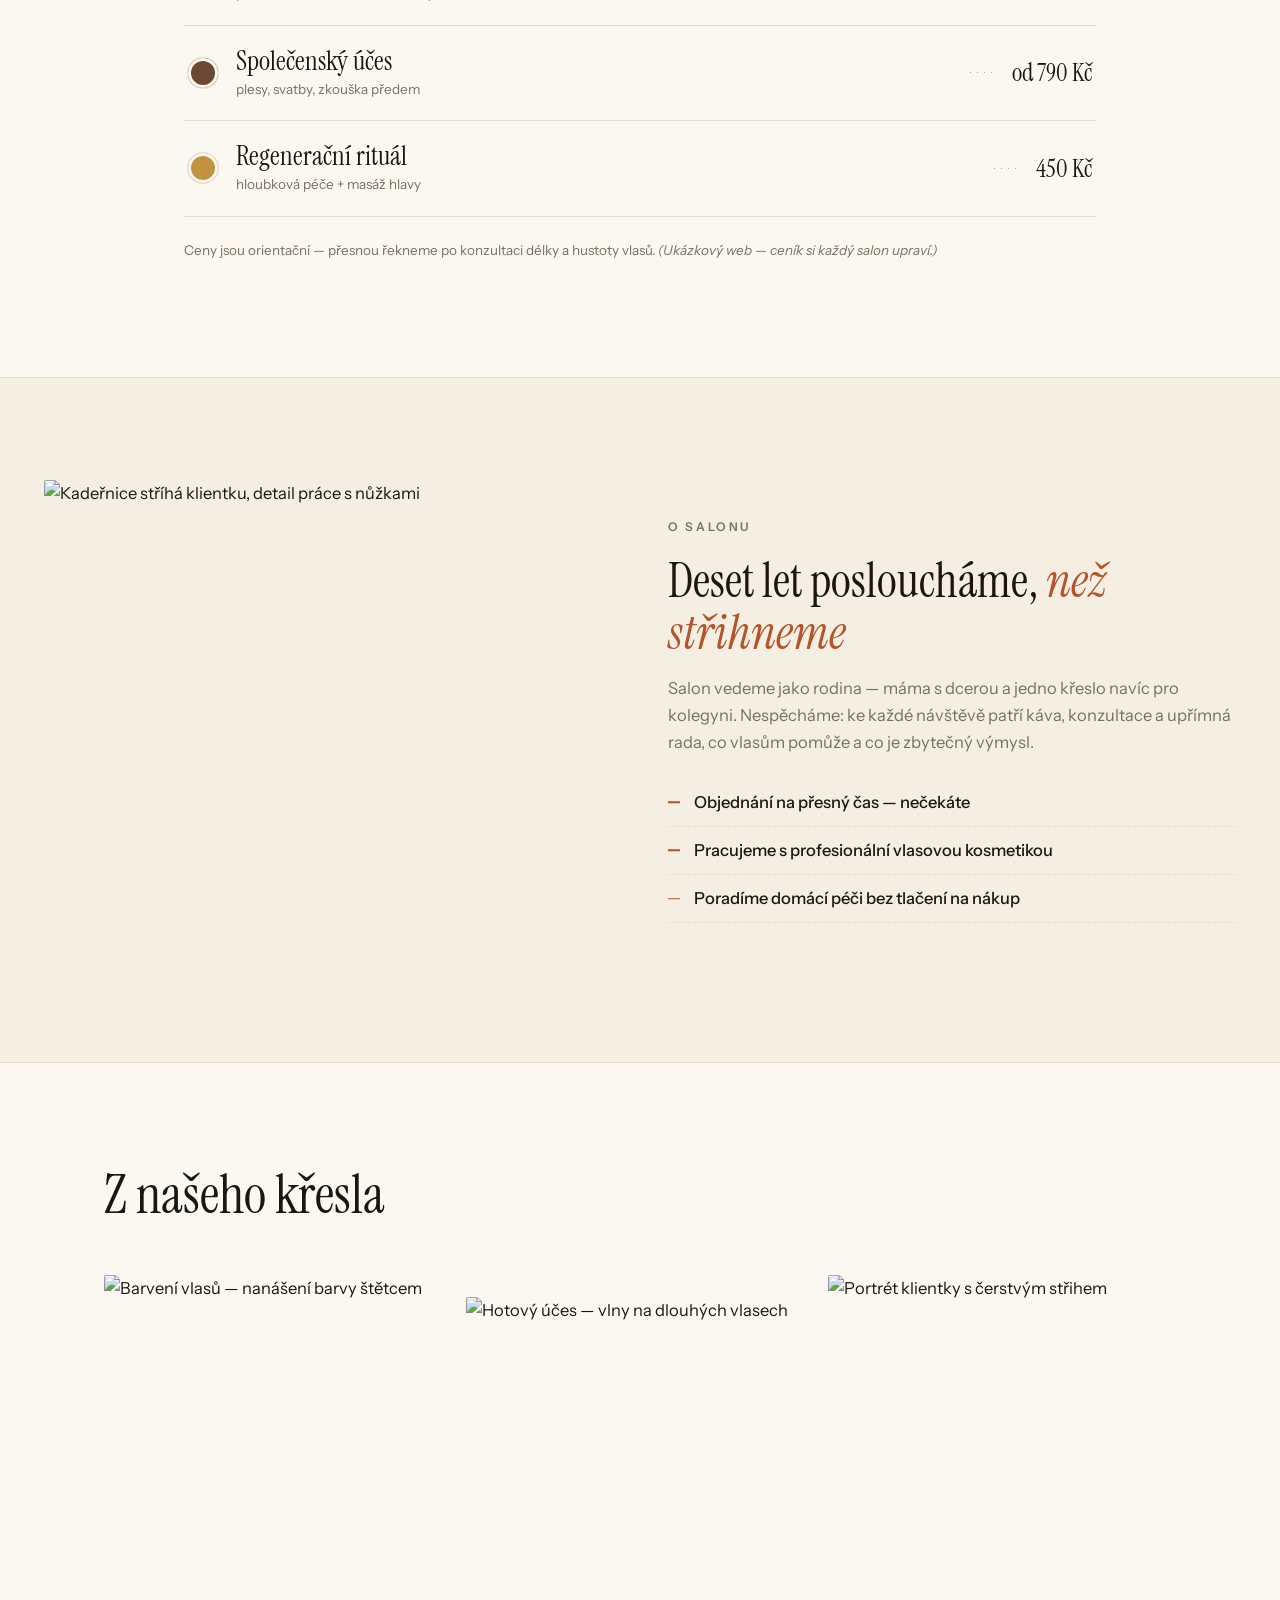
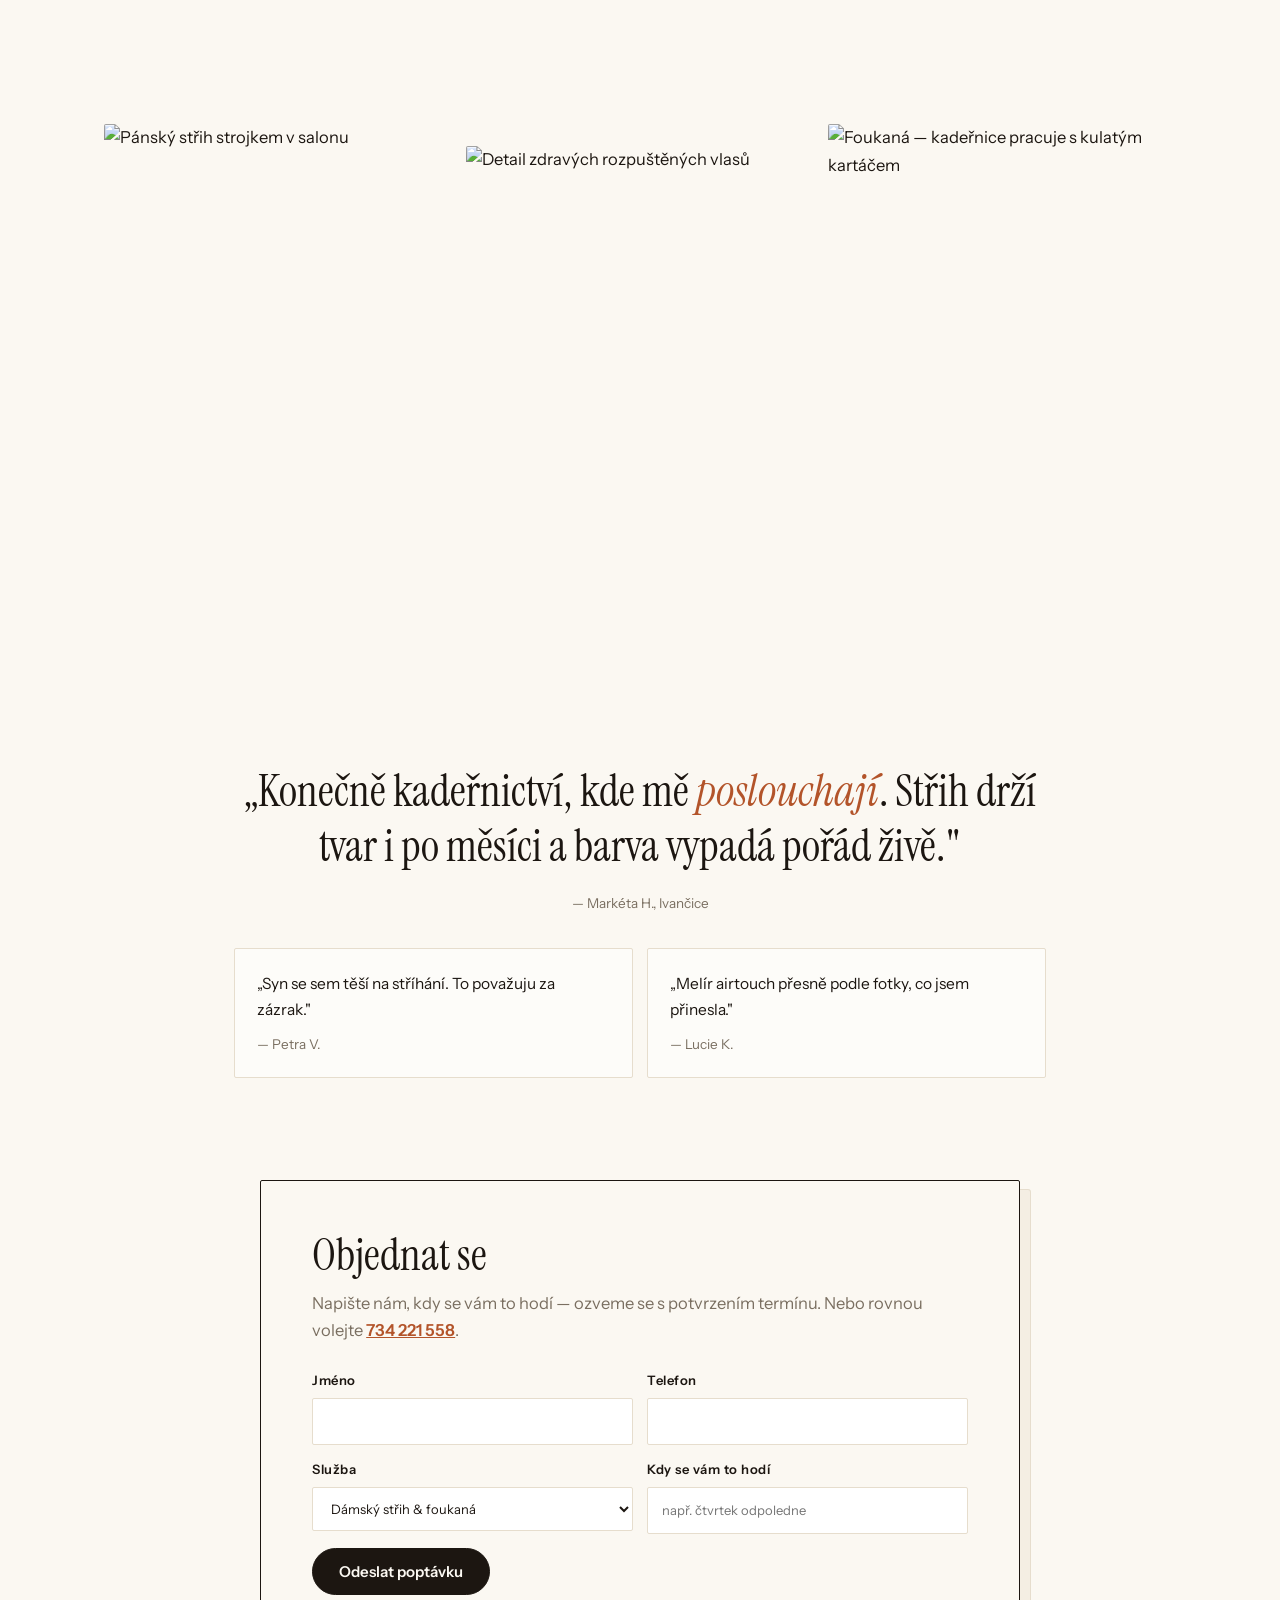
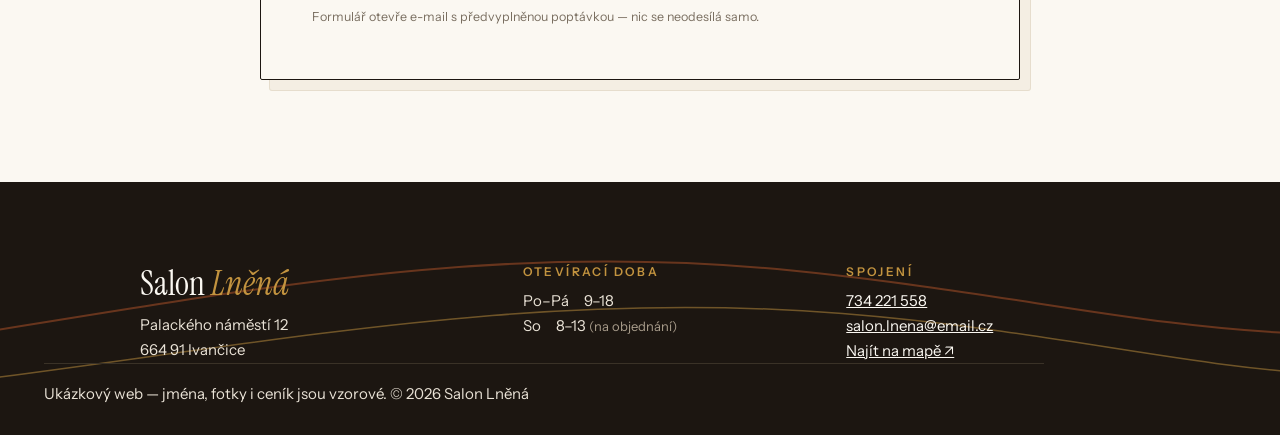
==== commit 2482c54f: "Redesign: tři výrazně odlišné styly (Vlasová linie / Po setmění / Měkké světlo) + rozcestník-galerie" ====
--- a/kadernictvi/index.html
+++ b/kadernictvi/index.html
@@ -1,419 +1,230 @@
-<!DOCTYPE html>
+<!doctype html>
 <html lang="cs">
 <head>
-  <meta charset="UTF-8" />
-  <meta name="viewport" content="width=device-width, initial-scale=1.0" />
-
-  <!-- ===== SEO / META ===== -->
-  <title>Salon Lněná — kadeřnictví Ivančice | dámské, pánské i dětské střihy</title>
-  <meta name="description" content="Salon Lněná v Ivančicích. Dámské, pánské a dětské střihy, barvení, melír a společenské účesy. Rezervujte se online." />
-  <meta name="theme-color" content="#7c8466" />
-
-  <!-- Open Graph (náhled při sdílení na FB / messengeru) -->
-  <meta property="og:title" content="Salon Lněná — kadeřnictví Ivančice" />
-  <meta property="og:description" content="Střihy, barvení, melír a společenské účesy v srdci Ivančic." />
-  <meta property="og:type" content="website" />
-  <meta property="og:image" content="https://images.unsplash.com/photo-1492106087820-71f1a00d2b11?w=1200&q=80" />
-
-  <!-- ===== FONTY (Google Fonts) ===== -->
-  <link rel="preconnect" href="https://fonts.googleapis.com" />
-  <link rel="preconnect" href="https://fonts.gstatic.com" crossorigin />
-  <link href="https://fonts.googleapis.com/css2?family=Fraunces:ital,opsz,wght@0,9..144,400;0,9..144,500;0,9..144,600;1,9..144,400&family=Hanken+Grotesk:wght@400;500;600;700&display=swap" rel="stylesheet" />
-
-  <link rel="stylesheet" href="styles.css" />
+<meta charset="utf-8">
+<meta name="viewport" content="width=device-width, initial-scale=1">
+<title>Salon Lněná — kadeřnictví Ivančice</title>
+<meta name="description" content="Rodinné kadeřnictví v Ivančicích. Dámské, pánské i dětské střihy, barvení, melíry a společenské účesy.">
+<link rel="preconnect" href="https://fonts.googleapis.com">
+<link rel="preconnect" href="https://fonts.gstatic.com" crossorigin>
+<link href="https://fonts.googleapis.com/css2?family=Instrument+Serif:ital@0;1&family=Instrument+Sans:wght@400;500;600&display=swap" rel="stylesheet">
+<link rel="stylesheet" href="styles.css">
 </head>
 <body>
 
-  <!-- ===================== HLAVIČKA / NAVIGACE ===================== -->
-  <header class="site-header" id="top">
-    <div class="container header-inner">
-      <a href="#top" class="brand" aria-label="Salon Lněná — domů">
-        <!-- logo: jemný "pramen vlasů" jako SVG -->
-        <svg class="brand-mark" viewBox="0 0 32 32" aria-hidden="true">
-          <path d="M6 26c4-2 4-8 0-12s4-10 8-10M14 26c4-2 4-8 0-12s4-10 8-10M22 26c4-2 4-8 0-12s4-10 8-10"
-                fill="none" stroke="currentColor" stroke-width="1.6" stroke-linecap="round"/>
-        </svg>
-        <span class="brand-text">Salon&nbsp;Lněná</span>
-      </a>
-
-      <nav class="nav" id="nav" aria-label="Hlavní navigace">
-        <a href="#sluzby">Služby</a>
-        <a href="#cenik">Ceník</a>
-        <a href="#o-nas">O nás</a>
-        <a href="#galerie">Galerie</a>
-        <a href="#recenze">Recenze</a>
-        <a href="#kontakt">Kontakt</a>
-        <a href="#rezervace" class="nav-cta">Rezervovat</a>
-      </nav>
-
-      <button class="nav-toggle" id="navToggle" aria-label="Otevřít menu" aria-expanded="false" aria-controls="nav">
-        <span></span><span></span><span></span>
-      </button>
-    </div>
+<header class="top">
+  <a class="brand" href="#uvod" aria-label="Salon Lněná — úvod">
+    <svg class="brand__mark" viewBox="0 0 34 34" aria-hidden="true">
+      <path d="M6 26 C 12 20, 10 10, 17 7 C 24 10, 22 20, 28 26" fill="none" stroke="var(--copper)" stroke-width="2" stroke-linecap="round"/>
+      <path d="M9 28 C 14 22, 13 13, 17 11 C 21 13, 20 22, 25 28" fill="none" stroke="var(--gold)" stroke-width="1.6" stroke-linecap="round"/>
+    </svg>
+    <span>Salon <em>Lněná</em></span>
+  </a>
+  <nav class="nav" id="nav">
+    <a href="#vzornik">Služby &amp; ceník</a>
+    <a href="#salon">O salonu</a>
+    <a href="#galerie">Galerie</a>
+    <a href="#recenze">Recenze</a>
+    <a href="#kontakt">Kontakt</a>
+  </nav>
+  <a class="cta" href="#objednani">Objednat se</a>
+  <button class="burger" id="burger" aria-label="Otevřít menu" aria-expanded="false">
+    <span></span><span></span>
+  </button>
+</header>
+
+<main>
+
+<!-- ═════════ HERO ═════════ -->
+<section class="hero" id="uvod">
+  <svg class="strands" viewBox="0 0 1400 640" preserveAspectRatio="xMidYMid slice" aria-hidden="true">
+    <path d="M-40 520 C 240 470, 380 250, 660 260 C 900 270, 1010 430, 1460 300" fill="none" stroke="var(--copper)" stroke-width="2.4"/>
+    <path d="M-40 560 C 260 520, 420 300, 700 306 C 930 312, 1030 470, 1460 350" fill="none" stroke="var(--gold)" stroke-width="1.8"/>
+    <path d="M-40 600 C 280 570, 460 350, 740 352 C 960 354, 1050 510, 1460 400" fill="none" stroke="var(--chestnut)" stroke-width="1.4"/>
+    <path d="M-40 480 C 220 420, 340 200, 620 214 C 870 226, 990 390, 1460 250" fill="none" stroke="var(--ink)" stroke-width="1" opacity=".35"/>
+  </svg>
+
+  <div class="hero__grid">
+    <div class="hero__text">
+      <p class="eyebrow">Kadeřnictví · Ivančice · od roku 2014</p>
+      <h1>Střih je čára<br>vedená <em>jistou rukou</em>.</h1>
+      <p class="lead">Malý rodinný salon na Palackého náměstí. Posloucháme, radíme
+      a stříháme tak, aby účes držel linii i bez hodiny fénování.</p>
+      <div class="hero__actions">
+        <a class="btn btn--ink" href="#objednani">Objednat se</a>
+        <a class="btn btn--ghost" href="#vzornik">Vzorník služeb</a>
+      </div>
+    </div>
+    <figure class="hero__photo">
+      <img src="https://images.unsplash.com/photo-1560066984-138dadb4c035?auto=format&fit=crop&w=760&q=80"
+           alt="Interiér kadeřnického salonu — křesla a zrcadla u oken" width="560" height="700" loading="eager">
+      <figcaption><span>4,9 ★</span> hodnocení klientek</figcaption>
+    </figure>
+  </div>
+
+  <p class="runhead" aria-hidden="true">střih — barva — melír — foukaná — účes — péče — střih — barva — melír — foukaná — účes — péče</p>
+</section>
+
+<!-- ═════════ VZORNÍK: SLUŽBY + CENÍK ═════════ -->
+<section class="vzornik" id="vzornik">
+  <header class="sec-head">
+    <h2>Vzorník služeb</h2>
+    <p>Barvy vedle cen nejsou dekorace — je to náš vzorník koloristky: odstín, se kterým
+    u dané služby pracujeme nejčastěji.</p>
   </header>
 
-  <main>
-
-    <!-- ===================== HERO ===================== -->
-    <section class="hero">
-      <div class="container hero-grid">
-        <div class="hero-copy">
-          <p class="eyebrow">Kadeřnictví v Ivančicích · od roku 2014</p>
-          <h1 class="hero-title">Vlasy, ze&nbsp;kterých máte radost<span class="dot">.</span></h1>
-          <p class="hero-lead">
-            Malý rodinný salon, kde si na vás vždycky uděláme čas. Poradíme se střihem,
-            barvou i péčí — a odejdete s účesem, co vám sedí do běžného dne i na velkou událost.
-          </p>
-          <div class="hero-actions">
-            <a href="#rezervace" class="btn btn-primary">Objednat se</a>
-            <a href="#cenik" class="btn btn-ghost">Prohlédnout ceník</a>
-          </div>
-          <ul class="hero-facts">
-            <li><strong>Po–So</strong> otevřeno</li>
-            <li><strong>10+ let</strong> zkušeností</li>
-            <li><strong>Bez čekání</strong> na termín</li>
-          </ul>
-        </div>
-
-        <div class="hero-media">
-          <img
-            src="https://images.unsplash.com/photo-1492106087820-71f1a00d2b11?w=900&q=80"
-            alt="Detail dlouhých vlnitých vlasů po barvení v salonu"
-            width="900" height="1200" loading="eager" />
-          <!-- malá "vizitka" přes fotku -->
-          <div class="media-badge">
-            <span class="media-badge-num">4,9</span>
-            <span class="media-badge-label">★★★★★<br>hodnocení klientek</span>
-          </div>
-        </div>
+  <ul class="vz">
+    <li class="vz__row reveal">
+      <span class="vz__swatch" style="--sw:var(--chestnut)"></span>
+      <div class="vz__name"><h3>Dámský střih &amp; foukaná</h3><p>konzultace, mytí, střih, styling</p></div>
+      <span class="vz__dots" aria-hidden="true"></span>
+      <span class="vz__price">od 590 Kč</span>
+    </li>
+    <li class="vz__row reveal">
+      <span class="vz__swatch" style="--sw:var(--ink)"></span>
+      <div class="vz__name"><h3>Pánský střih</h3><p>nůžky i strojek, úprava kontur</p></div>
+      <span class="vz__dots" aria-hidden="true"></span>
+      <span class="vz__price">350 Kč</span>
+    </li>
+    <li class="vz__row reveal">
+      <span class="vz__swatch" style="--sw:var(--gold)"></span>
+      <div class="vz__name"><h3>Dětský střih</h3><p>do 12 let, s trpělivostí</p></div>
+      <span class="vz__dots" aria-hidden="true"></span>
+      <span class="vz__price">250 Kč</span>
+    </li>
+    <li class="vz__row reveal">
+      <span class="vz__swatch" style="--sw:var(--copper)"></span>
+      <div class="vz__name"><h3>Barvení</h3><p>jednobarevné, přeliv, oživení odstínu</p></div>
+      <span class="vz__dots" aria-hidden="true"></span>
+      <span class="vz__price">od 990 Kč</span>
+    </li>
+    <li class="vz__row reveal">
+      <span class="vz__swatch vz__swatch--duo"></span>
+      <div class="vz__name"><h3>Melír / airtouch</h3><p>prosvětlení, které odrůstá hezky</p></div>
+      <span class="vz__dots" aria-hidden="true"></span>
+      <span class="vz__price">od 1 490 Kč</span>
+    </li>
+    <li class="vz__row reveal">
+      <span class="vz__swatch" style="--sw:var(--chestnut)"></span>
+      <div class="vz__name"><h3>Společenský účes</h3><p>plesy, svatby, zkouška předem</p></div>
+      <span class="vz__dots" aria-hidden="true"></span>
+      <span class="vz__price">od 790 Kč</span>
+    </li>
+    <li class="vz__row reveal">
+      <span class="vz__swatch" style="--sw:var(--gold)"></span>
+      <div class="vz__name"><h3>Regenerační rituál</h3><p>hloubková péče + masáž hlavy</p></div>
+      <span class="vz__dots" aria-hidden="true"></span>
+      <span class="vz__price">450 Kč</span>
+    </li>
+  </ul>
+  <p class="vz__note">Ceny jsou orientační — přesnou řekneme po konzultaci délky a hustoty vlasů. <em>(Ukázkový web — ceník si každý salon upraví.)</em></p>
+</section>
+
+<!-- ═════════ O SALONU ═════════ -->
+<section class="salon" id="salon">
+  <figure class="salon__photo reveal">
+    <img src="https://images.unsplash.com/photo-1562322140-8baeececf3df?auto=format&fit=crop&w=720&q=80"
+         alt="Kadeřnice stříhá klientku, detail práce s nůžkami" width="640" height="480" loading="lazy">
+  </figure>
+  <div class="salon__text reveal">
+    <p class="eyebrow">O salonu</p>
+    <h2>Deset let posloucháme, <em>než střihneme</em></h2>
+    <p>Salon vedeme jako rodina — máma s dcerou a jedno křeslo navíc pro kolegyni.
+    Nespěcháme: ke každé návštěvě patří káva, konzultace a upřímná rada, co vlasům
+    pomůže a co je zbytečný výmysl.</p>
+    <ul class="salon__list">
+      <li>Objednání na přesný čas — nečekáte</li>
+      <li>Pracujeme s profesionální vlasovou kosmetikou</li>
+      <li>Poradíme domácí péči bez tlačení na nákup</li>
+    </ul>
+  </div>
+</section>
+
+<!-- ═════════ GALERIE ═════════ -->
+<section class="galerie" id="galerie">
+  <header class="sec-head">
+    <h2>Z našeho křesla</h2>
+  </header>
+  <div class="gal">
+    <img class="reveal" src="https://images.unsplash.com/photo-1605497788044-5a32c7078486?auto=format&fit=crop&w=640&q=80" alt="Barvení vlasů — nanášení barvy štětcem" loading="lazy">
+    <img class="reveal" src="https://images.unsplash.com/photo-1595476108010-b4d1f102b1b1?auto=format&fit=crop&w=640&q=80" alt="Hotový účes — vlny na dlouhých vlasech" loading="lazy">
+    <img class="reveal" src="https://images.unsplash.com/photo-1519699047748-de8e457a634e?auto=format&fit=crop&w=640&q=80" alt="Portrét klientky s čerstvým střihem" loading="lazy">
+    <img class="reveal" src="https://images.unsplash.com/photo-1503951914875-452162b0f3f1?auto=format&fit=crop&w=640&q=80" alt="Pánský střih strojkem v salonu" loading="lazy">
+    <img class="reveal" src="https://images.unsplash.com/photo-1492106087820-71f1a00d2b11?auto=format&fit=crop&w=640&q=80" alt="Detail zdravých rozpuštěných vlasů" loading="lazy">
+    <img class="reveal" src="https://images.unsplash.com/photo-1580618672591-eb180b1a973f?auto=format&fit=crop&w=640&q=80" alt="Foukaná — kadeřnice pracuje s kulatým kartáčem" loading="lazy">
+  </div>
+</section>
+
+<!-- ═════════ RECENZE ═════════ -->
+<section class="recenze" id="recenze">
+  <blockquote class="q-big reveal">
+    <p>„Konečně kadeřnictví, kde mě <em>poslouchají</em>. Střih drží tvar
+    i po měsíci a barva vypadá pořád živě."</p>
+    <footer>— Markéta H., Ivančice</footer>
+  </blockquote>
+  <div class="q-small">
+    <blockquote class="reveal"><p>„Syn se sem těší na stříhání. To považuju za zázrak."</p><footer>— Petra V.</footer></blockquote>
+    <blockquote class="reveal"><p>„Melír airtouch přesně podle fotky, co jsem přinesla."</p><footer>— Lucie K.</footer></blockquote>
+  </div>
+</section>
+
+<!-- ═════════ OBJEDNÁNÍ ═════════ -->
+<section class="objednani" id="objednani">
+  <div class="obj__box">
+    <h2>Objednat se</h2>
+    <p>Napište nám, kdy se vám to hodí — ozveme se s potvrzením termínu.
+    Nebo rovnou volejte <a href="tel:+420734221558">734 221 558</a>.</p>
+    <form id="form" class="form">
+      <div class="form__row">
+        <label>Jméno<input type="text" name="jmeno" required autocomplete="name"></label>
+        <label>Telefon<input type="tel" name="telefon" required autocomplete="tel"></label>
       </div>
-
-      <!-- signature: vlnitá křivka jako oddělovač -->
-      <svg class="wave-divider" viewBox="0 0 1440 80" preserveAspectRatio="none" aria-hidden="true">
-        <path d="M0,48 C240,16 480,80 720,48 C960,16 1200,80 1440,48 L1440,80 L0,80 Z" fill="currentColor"/>
-      </svg>
-    </section>
-
-    <!-- ===================== SLUŽBY ===================== -->
-    <section class="section services" id="sluzby">
-      <div class="container">
-        <header class="section-head">
-          <p class="eyebrow">Co u nás zvládneme</p>
-          <h2 class="section-title">Naše služby</h2>
-        </header>
-
-        <div class="service-grid">
-          <article class="service-card">
-            <img src="https://images.unsplash.com/photo-1562322140-8baeececf3df?w=600&q=80"
-                 alt="Kadeřnice stylizuje klientce vlasy fénem" loading="lazy" width="600" height="400" />
-            <div class="service-body">
-              <h3>Dámský střih &amp; styling</h3>
-              <p>Střih na míru tvaru obličeje, mytí, masáž hlavy a finální úprava. Poradíme i s každodenní péčí doma.</p>
-            </div>
-          </article>
-
-          <article class="service-card">
-            <img src="https://images.unsplash.com/photo-1492106087820-71f1a00d2b11?w=600&q=80"
-                 alt="Vlasy po barvení do fialového odstínu" loading="lazy" width="600" height="400" />
-            <div class="service-body">
-              <h3>Barvení &amp; melír</h3>
-              <p>Celkové barvení, melír, balayage i jemné prosvětlení. Používáme šetrné barvy s ochranou vlasu.</p>
-            </div>
-          </article>
-
-          <article class="service-card">
-            <img src="https://images.unsplash.com/photo-1580618672591-eb180b1a973f?w=600&q=80"
-                 alt="Foukaná — úprava vlasů kulatým kartáčem a fénem" loading="lazy" width="600" height="400" />
-            <div class="service-body">
-              <h3>Foukaná &amp; společenský účes</h3>
-              <p>Foukaná do objemu, vlny i nažehlení. Svatby a plesy řešíme v klidu a s předstihem.</p>
-            </div>
-          </article>
-
-          <article class="service-card">
-            <img src="https://images.unsplash.com/photo-1605497788044-5a32c7078486?w=600&q=80"
-                 alt="Pánský střih a úprava u křesla" loading="lazy" width="600" height="400" />
-            <div class="service-body">
-              <h3>Pánský &amp; dětský střih</h3>
-              <p>Klasika i moderní fade, úprava vousů a trpělivé střihání i pro ty nejmenší.</p>
-            </div>
-          </article>
-        </div>
+      <div class="form__row">
+        <label>Služba
+          <select name="sluzba">
+            <option>Dámský střih &amp; foukaná</option>
+            <option>Pánský střih</option>
+            <option>Dětský střih</option>
+            <option>Barvení</option>
+            <option>Melír / airtouch</option>
+            <option>Společenský účes</option>
+            <option>Regenerační rituál</option>
+          </select>
+        </label>
+        <label>Kdy se vám to hodí<input type="text" name="termin" placeholder="např. čtvrtek odpoledne"></label>
       </div>
-    </section>
-
-    <!-- ===================== CENÍK ===================== -->
-    <section class="section pricing" id="cenik">
-      <div class="container">
-        <header class="section-head">
-          <p class="eyebrow">Ceny jsou orientační — finální cena podle délky a hustoty vlasů</p>
-          <h2 class="section-title">Ceník</h2>
-        </header>
-
-        <!-- ====== UPRAVTE SI CENY ZDE ====== -->
-        <div class="price-cols">
-          <div class="price-group">
-            <h3 class="price-group-title">Dámské</h3>
-            <ul class="price-list">
-              <li><span class="pl-name">Mytí, střih, foukaná</span><span class="pl-dots"></span><span class="pl-price">od 590 Kč</span></li>
-              <li><span class="pl-name">Foukaná</span><span class="pl-dots"></span><span class="pl-price">od 350 Kč</span></li>
-              <li><span class="pl-name">Barvení (1 barva)</span><span class="pl-dots"></span><span class="pl-price">od 790 Kč</span></li>
-              <li><span class="pl-name">Melír / balayage</span><span class="pl-dots"></span><span class="pl-price">od 1 290 Kč</span></li>
-              <li><span class="pl-name">Společenský účes</span><span class="pl-dots"></span><span class="pl-price">od 690 Kč</span></li>
-            </ul>
-          </div>
-
-          <div class="price-group">
-            <h3 class="price-group-title">Pánské</h3>
-            <ul class="price-list">
-              <li><span class="pl-name">Mytí a střih</span><span class="pl-dots"></span><span class="pl-price">od 290 Kč</span></li>
-              <li><span class="pl-name">Střih strojkem</span><span class="pl-dots"></span><span class="pl-price">od 230 Kč</span></li>
-              <li><span class="pl-name">Úprava vousů</span><span class="pl-dots"></span><span class="pl-price">od 180 Kč</span></li>
-            </ul>
-
-            <h3 class="price-group-title" style="margin-top:2rem">Dětské</h3>
-            <ul class="price-list">
-              <li><span class="pl-name">Dětský střih (do 10 let)</span><span class="pl-dots"></span><span class="pl-price">od 190 Kč</span></li>
-            </ul>
-          </div>
-        </div>
-
-        <p class="price-note">Platba hotově i kartou. Termín stačí zrušit den předem.</p>
-      </div>
-    </section>
-
-    <!-- ===================== O NÁS ===================== -->
-    <section class="section about" id="o-nas">
-      <div class="container about-grid">
-        <div class="about-media">
-          <img src="https://images.unsplash.com/photo-1559599101-f09722fb4948?w=800&q=80"
-               alt="Tým kadeřnic salonu Lněná s nářadím v rukou" loading="lazy" width="800" height="534" />
-        </div>
-        <div class="about-copy">
-          <p class="eyebrow">O nás</p>
-          <h2 class="section-title">Tři páry rukou, jeden klid v duši</h2>
-          <p>
-            Salon Lněná vznikl v roce 2014 jako malé místo, kam si lidé z Ivančic
-            a okolí chodí nejen pro střih, ale i odpočinout. Děláme práci, která nás baví —
-            a je to na výsledku poznat.
-          </p>
-          <p>
-            Vzděláváme se v nových technikách barvení a péče o vlasy, ale nikdy nezapomínáme
-            na to hlavní: vyslechnout si, co opravdu chcete, a doporučit jen to, co vám sedne.
-          </p>
-          <ul class="about-points">
-            <li>
-              <svg viewBox="0 0 24 24" aria-hidden="true"><path d="M5 13l4 4L19 7" fill="none" stroke="currentColor" stroke-width="2" stroke-linecap="round" stroke-linejoin="round"/></svg>
-              Šetrná kosmetika s ochranou vlasu
-            </li>
-            <li>
-              <svg viewBox="0 0 24 24" aria-hidden="true"><path d="M5 13l4 4L19 7" fill="none" stroke="currentColor" stroke-width="2" stroke-linecap="round" stroke-linejoin="round"/></svg>
-              Bezbariérový přístup z ulice
-            </li>
-            <li>
-              <svg viewBox="0 0 24 24" aria-hidden="true"><path d="M5 13l4 4L19 7" fill="none" stroke="currentColor" stroke-width="2" stroke-linecap="round" stroke-linejoin="round"/></svg>
-              Konzultace barvy vždy zdarma
-            </li>
-          </ul>
-        </div>
-      </div>
-    </section>
-
-    <!-- ===================== GALERIE ===================== -->
-    <section class="section gallery" id="galerie">
-      <div class="container">
-        <header class="section-head">
-          <p class="eyebrow">Pár momentek z naší práce</p>
-          <h2 class="section-title">Galerie</h2>
-        </header>
-
-        <div class="gallery-grid">
-          <figure class="g-item g-tall">
-            <img src="https://images.unsplash.com/photo-1519699047748-de8e457a634e?w=600&q=80"
-                 alt="Klientka s objemnými kudrnatými vlasy" loading="lazy" width="600" height="800" />
-          </figure>
-          <figure class="g-item">
-            <img src="https://images.unsplash.com/photo-1633681926022-84c23e8cb2d6?w=600&q=80"
-                 alt="Moderní interiér salonu se zrcadly" loading="lazy" width="600" height="400" />
-          </figure>
-          <figure class="g-item">
-            <img src="https://images.unsplash.com/photo-1595476108010-b4d1f102b1b1?w=600&q=80"
-                 alt="Mytí vlasů u umyvadla před střihem" loading="lazy" width="600" height="400" />
-          </figure>
-          <figure class="g-item">
-            <img src="https://images.unsplash.com/photo-1560066984-138dadb4c035?w=600&q=80"
-                 alt="Pracovní místa salonu s křesly a zrcadly" loading="lazy" width="600" height="400" />
-          </figure>
-          <figure class="g-item g-tall">
-            <img src="https://images.unsplash.com/photo-1503951914875-452162b0f3f1?w=600&q=80"
-                 alt="Úprava vousů u pánské klientely" loading="lazy" width="600" height="800" />
-          </figure>
-          <figure class="g-item">
-            <img src="https://images.unsplash.com/photo-1562322140-8baeececf3df?w=600&q=80"
-                 alt="Stylizace vlasů fénem po střihu" loading="lazy" width="600" height="400" />
-          </figure>
-        </div>
-      </div>
-    </section>
-
-    <!-- ===================== RECENZE ===================== -->
-    <section class="section reviews" id="recenze">
-      <div class="container">
-        <header class="section-head">
-          <p class="eyebrow">Co o nás říkají</p>
-          <h2 class="section-title">Recenze klientek</h2>
-        </header>
-
-        <div class="review-grid">
-          <blockquote class="review-card">
-            <div class="stars" aria-label="5 z 5 hvězd">★★★★★</div>
-            <p>„Konečně kadeřnice, která mě poslouchá. Odešla jsem s barvou přesně podle představy a vydržela mi krásně dlouho.“</p>
-            <footer>— Petra H., Ivančice</footer>
-          </blockquote>
-
-          <blockquote class="review-card">
-            <div class="stars" aria-label="5 z 5 hvězd">★★★★★</div>
-            <p>„Vodím sem celou rodinu včetně syna, který u holiče nikdy nevydržel. Tady ho vždycky zabaví a ostříhají v pohodě.“</p>
-            <footer>— Lucie M., Oslavany</footer>
-          </blockquote>
-
-          <blockquote class="review-card">
-            <div class="stars" aria-label="5 z 5 hvězd">★★★★★</div>
-            <p>„Dělali mi účes na svatbu a byla jsem nadšená. Profesionální, milé a vždycky se tu cítím vítaná.“</p>
-            <footer>— Kristýna V., Rosice</footer>
-          </blockquote>
-        </div>
-      </div>
-    </section>
-
-    <!-- ===================== REZERVACE ===================== -->
-    <section class="section booking" id="rezervace">
-      <div class="container booking-grid">
-        <div class="booking-intro">
-          <p class="eyebrow">Nezávazná poptávka</p>
-          <h2 class="section-title">Objednejte se</h2>
-          <p>
-            Vyplňte formulář a my vám potvrdíme termín telefonicky nebo e-mailem.
-            Tlačítkem se otevře váš e-mailový program s předvyplněnou zprávou —
-            nic se neodesílá automaticky, vše máte pod kontrolou.
-          </p>
-          <p class="booking-or">
-            Raději zavoláte? <a href="tel:+420734221558">734&nbsp;221&nbsp;558</a>
-          </p>
-        </div>
-
-        <!-- Formulář bez backendu: app.js z něj poskládá e-mail (mailto) -->
-        <form class="booking-form" id="bookingForm" novalidate>
-          <div class="field">
-            <label for="bf-name">Jméno a příjmení</label>
-            <input type="text" id="bf-name" name="name" required placeholder="Jana Nováková" />
-          </div>
-
-          <div class="field-row">
-            <div class="field">
-              <label for="bf-phone">Telefon</label>
-              <input type="tel" id="bf-phone" name="phone" required placeholder="123 456 789" />
-            </div>
-            <div class="field">
-              <label for="bf-service">Služba</label>
-              <select id="bf-service" name="service">
-                <option>Dámský střih</option>
-                <option>Pánský střih</option>
-                <option>Dětský střih</option>
-                <option>Barvení</option>
-                <option>Melír / balayage</option>
-                <option>Foukaná</option>
-                <option>Společenský účes</option>
-                <option>Jiné / poradit</option>
-              </select>
-            </div>
-          </div>
-
-          <div class="field-row">
-            <div class="field">
-              <label for="bf-date">Preferovaný den</label>
-              <input type="date" id="bf-date" name="date" />
-            </div>
-            <div class="field">
-              <label for="bf-time">Přibližný čas</label>
-              <input type="time" id="bf-time" name="time" />
-            </div>
-          </div>
-
-          <div class="field">
-            <label for="bf-note">Poznámka (nepovinné)</label>
-            <textarea id="bf-note" name="note" rows="3" placeholder="Např. delší vlasy, alergie, dotaz na barvu…"></textarea>
-          </div>
-
-          <button type="submit" class="btn btn-primary btn-block">Odeslat poptávku e-mailem</button>
-          <p class="form-hint" id="formHint" role="status"></p>
-        </form>
-      </div>
-    </section>
-
-    <!-- ===================== KONTAKT + MAPA ===================== -->
-    <section class="section contact" id="kontakt">
-      <div class="container contact-grid">
-        <div class="contact-info">
-          <p class="eyebrow">Najdete nás</p>
-          <h2 class="section-title">Kontakt</h2>
-
-          <!-- ====== UPRAVTE SI ÚDAJE ZDE ====== -->
-          <ul class="contact-list">
-            <li>
-              <svg viewBox="0 0 24 24" aria-hidden="true"><path d="M12 21s-7-6.5-7-11a7 7 0 1114 0c0 4.5-7 11-7 11z" fill="none" stroke="currentColor" stroke-width="1.6"/><circle cx="12" cy="10" r="2.5" fill="none" stroke="currentColor" stroke-width="1.6"/></svg>
-              <span>Palackého náměstí 12<br>664 91 Ivančice</span>
-            </li>
-            <li>
-              <svg viewBox="0 0 24 24" aria-hidden="true"><path d="M5 4h3l1.5 4-2 1.5a11 11 0 005 5l1.5-2 4 1.5V19a2 2 0 01-2 2A16 16 0 013 6a2 2 0 012-2z" fill="none" stroke="currentColor" stroke-width="1.6" stroke-linejoin="round"/></svg>
-              <a href="tel:+420734221558">734 221 558</a>
-            </li>
-            <li>
-              <svg viewBox="0 0 24 24" aria-hidden="true"><rect x="3" y="5" width="18" height="14" rx="2" fill="none" stroke="currentColor" stroke-width="1.6"/><path d="M4 7l8 6 8-6" fill="none" stroke="currentColor" stroke-width="1.6"/></svg>
-              <a href="mailto:salon.lnena@email.cz">salon.lnena@email.cz</a>
-            </li>
-          </ul>
-
-          <div class="hours">
-            <h3>Otevírací doba</h3>
-            <table>
-              <tr><td>Pondělí–Pátek</td><td>9:00 – 18:00</td></tr>
-              <tr><td>Sobota</td><td>8:00 – 13:00</td></tr>
-              <tr><td>Neděle</td><td>zavřeno</td></tr>
-            </table>
-          </div>
-        </div>
-
-        <div class="contact-map">
-          <!-- Mapa: odkaz na Google Maps (embed nevyžaduje API klíč přes ?output) -->
-          <iframe
-            title="Mapa — Salon Lněná, Ivančice"
-            src="https://maps.google.com/maps?q=Palack%C3%A9ho%20n%C3%A1m%C4%9Bst%C3%AD%20Ivan%C4%8Dice&t=&z=15&ie=UTF8&iwloc=&output=embed"
-            loading="lazy" referrerpolicy="no-referrer-when-downgrade"></iframe>
-          <a class="map-link" href="https://www.google.com/maps/search/?api=1&query=Palack%C3%A9ho+n%C3%A1m%C4%9Bst%C3%AD+Ivan%C4%8Dice" target="_blank" rel="noopener">
-            Otevřít v Google Mapách
-          </a>
-        </div>
-      </div>
-    </section>
-
-  </main>
-
-  <!-- ===================== PATIČKA ===================== -->
-  <footer class="site-footer">
-    <div class="container footer-inner">
-      <div class="footer-brand">
-        <svg class="brand-mark" viewBox="0 0 32 32" aria-hidden="true">
-          <path d="M6 26c4-2 4-8 0-12s4-10 8-10M14 26c4-2 4-8 0-12s4-10 8-10M22 26c4-2 4-8 0-12s4-10 8-10"
-                fill="none" stroke="currentColor" stroke-width="1.6" stroke-linecap="round"/>
-        </svg>
-        <span>Salon Lněná</span>
-      </div>
-      <p class="footer-note">Palackého náměstí 12, Ivančice · 734 221 558</p>
-      <p class="footer-copy">© 2026 Salon Lněná. Ukázkový web.</p>
-    </div>
-  </footer>
-
-  <script src="app.js"></script>
+      <button class="btn btn--ink" type="submit">Odeslat poptávku</button>
+      <p class="form__note">Formulář otevře e-mail s předvyplněnou poptávkou — nic se neodesílá samo.</p>
+    </form>
+  </div>
+</section>
+
+<!-- ═════════ KONTAKT ═════════ -->
+<footer class="kontakt" id="kontakt">
+  <svg class="strands strands--foot" viewBox="0 0 1400 200" preserveAspectRatio="xMidYMid slice" aria-hidden="true">
+    <path d="M-40 150 C 300 110, 520 40, 820 70 C 1080 96, 1200 150, 1460 100" fill="none" stroke="var(--copper)" stroke-width="1.6"/>
+    <path d="M-40 180 C 320 150, 560 80, 860 104 C 1110 124, 1220 180, 1460 140" fill="none" stroke="var(--gold)" stroke-width="1.2"/>
+  </svg>
+  <div class="kontakt__grid">
+    <div>
+      <h2>Salon <em>Lněná</em></h2>
+      <p>Palackého náměstí 12<br>664 91 Ivančice</p>
+    </div>
+    <div>
+      <h3>Otevírací doba</h3>
+      <p>Po–Pá&emsp;9–18<br>So&emsp;8–13 <span class="mut">(na objednání)</span></p>
+    </div>
+    <div>
+      <h3>Spojení</h3>
+      <p><a href="tel:+420734221558">734 221 558</a><br>
+      <a href="mailto:salon.lnena@email.cz">salon.lnena@email.cz</a><br>
+      <a href="https://www.google.com/maps/search/?api=1&query=Palack%C3%A9ho+n%C3%A1m%C4%9Bst%C3%AD+12+Ivan%C4%8Dice" target="_blank" rel="noopener">Najít na mapě ↗</a></p>
+    </div>
+  </div>
+  <p class="kontakt__note">Ukázkový web — jména, fotky i ceník jsou vzorové. © 2026 Salon Lněná</p>
+</footer>
+
+</main>
+<script src="app.js"></script>
 </body>
 </html>
--- a/kadernictvi/styles.css
+++ b/kadernictvi/styles.css
@@ -1,303 +1,289 @@
-/* =================================================================
-   SALON LNĚNÁ — styles.css
-   Paleta:  lněná písková základna + tlumená šalvějová zeleň (akcent)
-            + espresso text. Display font Fraunces, body Hanken Grotesk.
-   Vše responzivní (mobile-first). Barvy si můžete měnit níže v :root.
-   ================================================================= */
-
-:root {
-  /* ---- BARVY (klidně si je upravte) ---- */
-  --linen:      #f3ede1;  /* základní pozadí — lněná */
-  --linen-deep: #e9e0d0;  /* tmavší lněná pro pruhy sekcí */
-  --cream:      #faf6ee;  /* světlé karty */
-  --espresso:   #2e2a24;  /* hlavní text */
-  --mocha:      #6b6253;  /* sekundární text */
-  --sage:       #7c8466;  /* akcent — šalvějová zeleň */
-  --sage-deep:  #5f6650;  /* tmavší akcent pro hover */
-  --gold:       #c9a86a;  /* jemný teplý detail (hvězdičky) */
-  --line:       #ddd2bf;  /* linky / okraje */
-
-  --maxw: 1180px;
-  --radius: 14px;
-  --shadow: 0 18px 40px -24px rgba(46,42,36,.45);
-
-  --font-display: "Fraunces", Georgia, serif;
-  --font-body: "Hanken Grotesk", system-ui, -apple-system, sans-serif;
-}
-
-/* ---------- RESET / ZÁKLAD ---------- */
-*, *::before, *::after { box-sizing: border-box; }
-* { margin: 0; }
-
-html { scroll-behavior: smooth; }
-
-body {
-  font-family: var(--font-body);
-  color: var(--espresso);
-  background: var(--linen);
-  line-height: 1.65;
-  -webkit-font-smoothing: antialiased;
-  overflow-x: hidden; /* pojistka proti vodorovnému přetékání */
-}
-
-img { max-width: 100%; display: block; height: auto; }
-
-a { color: inherit; text-decoration: none; }
-
-h1, h2, h3 { font-family: var(--font-display); font-weight: 500; line-height: 1.1; letter-spacing: -.01em; }
-
-.container { width: 100%; max-width: var(--maxw); margin-inline: auto; padding-inline: 1.25rem; }
-
-.eyebrow {
-  font-size: .78rem; letter-spacing: .14em; text-transform: uppercase;
-  color: var(--sage-deep); font-weight: 600; margin-bottom: .6rem;
-}
-
-/* ---------- TLAČÍTKA ---------- */
-.btn {
-  display: inline-flex; align-items: center; justify-content: center;
-  gap: .5rem; padding: .85rem 1.6rem; border-radius: 999px;
-  font-weight: 600; font-size: .98rem; cursor: pointer; border: 1.5px solid transparent;
-  transition: transform .15s ease, background .2s ease, color .2s ease, border-color .2s ease;
-}
-.btn:active { transform: translateY(1px); }
-.btn-primary { background: var(--sage); color: var(--cream); }
-.btn-primary:hover { background: var(--sage-deep); }
-.btn-ghost { background: transparent; color: var(--espresso); border-color: var(--line); }
-.btn-ghost:hover { border-color: var(--sage); color: var(--sage-deep); }
-.btn-block { width: 100%; }
-
-/* ===================== HLAVIČKA ===================== */
-.site-header {
-  position: sticky; top: 0; z-index: 50;
-  background: color-mix(in srgb, var(--linen) 88%, transparent);
-  backdrop-filter: blur(10px);
-  border-bottom: 1px solid var(--line);
-}
-.header-inner { display: flex; align-items: center; justify-content: space-between; min-height: 68px; }
-
-.brand { display: inline-flex; align-items: center; gap: .55rem; color: var(--espresso); }
-.brand-mark { width: 26px; height: 26px; color: var(--sage); }
-.brand-text { font-family: var(--font-display); font-size: 1.25rem; font-weight: 600; }
-
-.nav { display: flex; align-items: center; gap: 1.4rem; }
-.nav a { font-size: .95rem; color: var(--mocha); font-weight: 500; transition: color .2s ease; }
-.nav a:hover { color: var(--espresso); }
-.nav .nav-cta {
-  background: var(--espresso); color: var(--cream); padding: .55rem 1.1rem; border-radius: 999px;
-}
-.nav .nav-cta:hover { background: var(--sage-deep); color: var(--cream); }
-
-/* hamburger — skrytý na desktopu */
-.nav-toggle {
-  display: none; flex-direction: column; gap: 5px; background: none; border: 0;
-  padding: 8px; cursor: pointer;
-}
-.nav-toggle span { width: 24px; height: 2px; background: var(--espresso); border-radius: 2px; transition: .25s; }
-.nav-toggle[aria-expanded="true"] span:nth-child(1) { transform: translateY(7px) rotate(45deg); }
-.nav-toggle[aria-expanded="true"] span:nth-child(2) { opacity: 0; }
-.nav-toggle[aria-expanded="true"] span:nth-child(3) { transform: translateY(-7px) rotate(-45deg); }
-
-/* ===================== HERO ===================== */
-.hero { position: relative; background: var(--linen); padding-top: 2.5rem; }
-.hero-grid {
-  display: grid; grid-template-columns: 1.05fr .95fr; gap: 3rem; align-items: center;
-  padding-bottom: 4.5rem;
-}
-.hero-title {
-  font-size: clamp(2.6rem, 6vw, 4.4rem); font-weight: 500; margin: .4rem 0 1.1rem;
-}
-.hero-title .dot { color: var(--sage); }
-.hero-lead { font-size: 1.12rem; color: var(--mocha); max-width: 46ch; }
-.hero-actions { display: flex; flex-wrap: wrap; gap: .8rem; margin: 1.8rem 0 2rem; }
-
-.hero-facts {
-  list-style: none; padding: 0; display: flex; flex-wrap: wrap; gap: 1.6rem;
-  border-top: 1px solid var(--line); padding-top: 1.3rem; font-size: .92rem; color: var(--mocha);
-}
-.hero-facts strong { color: var(--espresso); font-family: var(--font-display); font-weight: 600; }
-
-.hero-media { position: relative; }
-.hero-media img {
-  width: 100%; aspect-ratio: 4/5; object-fit: cover; border-radius: var(--radius);
-  box-shadow: var(--shadow);
-}
-.media-badge {
-  position: absolute; left: -14px; bottom: 28px; background: var(--cream);
-  border: 1px solid var(--line); border-radius: var(--radius); padding: .8rem 1rem;
-  display: flex; align-items: center; gap: .7rem; box-shadow: var(--shadow);
-}
-.media-badge-num { font-family: var(--font-display); font-size: 2rem; font-weight: 600; color: var(--sage-deep); line-height: 1; }
-.media-badge-label { font-size: .72rem; color: var(--mocha); line-height: 1.25; }
-.media-badge-label br + * {}
-
-/* vlnitý oddělovač pod hero */
-.wave-divider { display: block; width: 100%; height: 54px; color: var(--cream); margin-bottom: -1px; }
-
-/* ===================== OBECNÉ SEKCE ===================== */
-.section { padding-block: clamp(3.5rem, 7vw, 6rem); }
-.section-head { text-align: center; max-width: 40ch; margin: 0 auto 2.8rem; }
-.section-title { font-size: clamp(2rem, 4.2vw, 2.9rem); }
-
-/* sudé sekce dostanou krémové pozadí pro rytmus */
-.services { background: var(--cream); }
-.about    { background: var(--cream); }
-.reviews  { background: var(--linen-deep); }
-.contact  { background: var(--cream); }
-
-/* ===================== SLUŽBY ===================== */
-.service-grid {
-  display: grid; grid-template-columns: repeat(4, 1fr); gap: 1.5rem;
-}
-.service-card {
-  background: var(--linen); border: 1px solid var(--line); border-radius: var(--radius);
-  overflow: hidden; transition: transform .2s ease, box-shadow .2s ease;
-}
-.service-card:hover { transform: translateY(-4px); box-shadow: var(--shadow); }
-.service-card img { aspect-ratio: 3/2; object-fit: cover; width: 100%; }
-.service-body { padding: 1.2rem 1.2rem 1.5rem; }
-.service-body h3 { font-size: 1.2rem; margin-bottom: .45rem; }
-.service-body p { font-size: .92rem; color: var(--mocha); }
-
-/* ===================== CENÍK ===================== */
-.price-cols { display: grid; grid-template-columns: 1fr 1fr; gap: 3rem 4rem; max-width: 920px; margin-inline: auto; }
-.price-group-title {
-  font-size: 1.05rem; text-transform: uppercase; letter-spacing: .12em; font-family: var(--font-body);
-  font-weight: 700; color: var(--sage-deep); padding-bottom: .6rem; margin-bottom: .9rem;
-  border-bottom: 2px solid var(--line);
-}
-.price-list { list-style: none; padding: 0; }
-.price-list li { display: flex; align-items: baseline; gap: .5rem; padding: .55rem 0; }
-.pl-name { color: var(--espresso); }
-.pl-dots { flex: 1; border-bottom: 1px dotted var(--line); transform: translateY(-3px); }
-.pl-price { font-family: var(--font-display); font-weight: 600; color: var(--mocha); white-space: nowrap; }
-.price-note { text-align: center; color: var(--mocha); font-size: .9rem; margin-top: 2.4rem; }
-
-/* ===================== O NÁS ===================== */
-.about-grid { display: grid; grid-template-columns: .95fr 1.05fr; gap: 3rem; align-items: center; }
-.about-media img { width: 100%; aspect-ratio: 4/3; object-fit: cover; border-radius: var(--radius); box-shadow: var(--shadow); }
-.about-copy p { color: var(--mocha); margin-top: 1rem; }
-.about-copy .section-title { margin-bottom: .4rem; }
-.about-points { list-style: none; padding: 0; margin-top: 1.6rem; display: grid; gap: .7rem; }
-.about-points li { display: flex; align-items: center; gap: .65rem; font-weight: 500; color: var(--espresso); }
-.about-points svg { width: 22px; height: 22px; color: var(--sage); flex: none; }
-
-/* ===================== GALERIE ===================== */
-.gallery-grid {
-  display: grid; grid-template-columns: repeat(3, 1fr); grid-auto-rows: 220px; gap: 1rem;
-}
-.g-item { margin: 0; border-radius: var(--radius); overflow: hidden; }
-.g-item img { width: 100%; height: 100%; object-fit: cover; transition: transform .4s ease; }
-.g-item:hover img { transform: scale(1.05); }
-.g-tall { grid-row: span 2; }
-
-/* ===================== RECENZE ===================== */
-.review-grid { display: grid; grid-template-columns: repeat(3, 1fr); gap: 1.5rem; }
-.review-card {
-  background: var(--cream); border: 1px solid var(--line); border-radius: var(--radius);
-  padding: 1.6rem 1.5rem; margin: 0;
-}
-.review-card .stars { color: var(--gold); letter-spacing: .12em; margin-bottom: .8rem; }
-.review-card p { font-family: var(--font-display); font-size: 1.08rem; font-style: italic; color: var(--espresso); line-height: 1.5; }
-.review-card footer { margin-top: 1rem; font-size: .9rem; color: var(--mocha); font-style: normal; }
-
-/* ===================== REZERVACE ===================== */
-.booking { background: var(--linen); }
-.booking-grid { display: grid; grid-template-columns: .9fr 1.1fr; gap: 3rem; align-items: start; }
-.booking-intro p { color: var(--mocha); margin-top: 1rem; }
-.booking-or { font-size: 1rem; }
-.booking-or a { color: var(--sage-deep); font-weight: 700; }
-
-.booking-form {
-  background: var(--cream); border: 1px solid var(--line); border-radius: var(--radius);
-  padding: 1.8rem; box-shadow: var(--shadow);
-}
-.field { display: flex; flex-direction: column; margin-bottom: 1rem; }
-.field-row { display: grid; grid-template-columns: 1fr 1fr; gap: 1rem; }
-.field label { font-size: .85rem; font-weight: 600; margin-bottom: .35rem; color: var(--espresso); }
-.field input, .field select, .field textarea {
-  font-family: inherit; font-size: .98rem; color: var(--espresso);
-  background: var(--linen); border: 1.5px solid var(--line); border-radius: 10px;
-  padding: .7rem .85rem; width: 100%; transition: border-color .2s ease, box-shadow .2s ease;
-}
-.field input:focus, .field select:focus, .field textarea:focus {
-  outline: none; border-color: var(--sage); box-shadow: 0 0 0 3px color-mix(in srgb, var(--sage) 22%, transparent);
-}
-.field textarea { resize: vertical; }
-.form-hint { font-size: .85rem; color: var(--sage-deep); margin-top: .8rem; min-height: 1.2em; }
-
-/* ===================== KONTAKT ===================== */
-.contact-grid { display: grid; grid-template-columns: 1fr 1.15fr; gap: 3rem; align-items: start; }
-.contact-list { list-style: none; padding: 0; margin: 1.4rem 0 2rem; display: grid; gap: 1rem; }
-.contact-list li { display: flex; gap: .8rem; align-items: flex-start; color: var(--mocha); }
-.contact-list svg { width: 22px; height: 22px; color: var(--sage); flex: none; margin-top: 2px; }
-.contact-list a:hover { color: var(--sage-deep); }
-.hours h3 { font-size: 1.15rem; margin-bottom: .6rem; }
-.hours table { width: 100%; max-width: 320px; border-collapse: collapse; }
-.hours td { padding: .4rem 0; border-bottom: 1px solid var(--line); color: var(--mocha); }
-.hours td:last-child { text-align: right; font-weight: 600; color: var(--espresso); }
-
-.contact-map iframe {
-  width: 100%; height: 360px; border: 1px solid var(--line); border-radius: var(--radius); display: block;
-}
-.map-link { display: inline-block; margin-top: .9rem; color: var(--sage-deep); font-weight: 600; font-size: .92rem; }
-.map-link:hover { text-decoration: underline; }
-
-/* ===================== PATIČKA ===================== */
-.site-footer { background: var(--espresso); color: var(--linen); padding-block: 2.6rem; }
-.footer-inner { display: flex; flex-direction: column; align-items: center; gap: .5rem; text-align: center; }
-.footer-brand { display: flex; align-items: center; gap: .5rem; font-family: var(--font-display); font-size: 1.3rem; }
-.footer-brand .brand-mark { color: var(--gold); }
-.footer-note { color: color-mix(in srgb, var(--linen) 75%, transparent); font-size: .92rem; }
-.footer-copy { color: color-mix(in srgb, var(--linen) 50%, transparent); font-size: .82rem; }
-
-/* ===================== PŘÍSTUPNOST ===================== */
-:focus-visible { outline: 3px solid var(--sage); outline-offset: 2px; border-radius: 4px; }
-@media (prefers-reduced-motion: reduce) {
-  * { animation: none !important; transition: none !important; scroll-behavior: auto !important; }
-}
-
-/* =================================================================
-   RESPONZIVITA
-   ================================================================= */
-
-/* tablet */
-@media (max-width: 980px) {
-  .hero-grid { grid-template-columns: 1fr; gap: 2.2rem; }
-  .hero-media { order: -1; max-width: 460px; }
-  .service-grid { grid-template-columns: repeat(2, 1fr); }
-  .about-grid { grid-template-columns: 1fr; gap: 2rem; }
-  .booking-grid { grid-template-columns: 1fr; gap: 2rem; }
-  .contact-grid { grid-template-columns: 1fr; gap: 2rem; }
-  .review-grid { grid-template-columns: 1fr; }
-  .price-cols { gap: 2.5rem; }
-}
-
-/* mobil — zapnout hamburger menu */
-@media (max-width: 760px) {
-  .nav-toggle { display: flex; }
-  .nav {
-    position: fixed; inset: 68px 0 auto 0;
-    flex-direction: column; align-items: stretch; gap: 0;
-    background: var(--linen); border-bottom: 1px solid var(--line);
-    padding: .5rem 1.25rem 1.25rem;
-    transform: translateY(-130%); transition: transform .3s ease;
-    box-shadow: var(--shadow);
+/* ═══════════════════════════════════════════════════════════════
+   SALON LNĚNÁ — směr „Vlasová linie"
+   porcelán · inkoust · vzorník koloristky (měď / zlato / kaštan)
+   Instrument Serif (display, kurzíva jako gesto) + Instrument Sans
+   ═══════════════════════════════════════════════════════════════ */
+
+:root{
+  --paper:   #fbf8f2;
+  --paper-2: #f4eee3;
+  --ink:     #1c1611;
+  --mut:     #7a6f61;
+  --line:    #e6ddcd;
+  --copper:  #b3542a;
+  --gold:    #c2933f;
+  --chestnut:#6d4832;
+}
+
+*{ box-sizing:border-box; }
+html{ scroll-behavior:smooth; }
+body{
+  margin:0; background:var(--paper); color:var(--ink);
+  font-family:"Instrument Sans", system-ui, sans-serif;
+  font-size:16.5px; line-height:1.65;
+  -webkit-font-smoothing:antialiased; overflow-x:hidden;
+}
+img{ max-width:100%; display:block; }
+a{ color:inherit; }
+em{ font-style:italic; }
+h1,h2,h3{ font-family:"Instrument Serif", Georgia, serif; font-weight:400; line-height:1.08; margin:0; }
+h1 em, h2 em{ color:var(--copper); }
+
+.eyebrow{
+  font-size:12px; letter-spacing:.22em; text-transform:uppercase;
+  color:var(--mut); margin:0 0 18px; font-weight:600;
+}
+
+/* ── horní lišta ─────────────────────────────── */
+.top{
+  position:sticky; top:0; z-index:50;
+  display:flex; align-items:center; gap:28px;
+  padding:14px clamp(18px,4vw,44px);
+  background:color-mix(in srgb, var(--paper) 88%, transparent);
+  backdrop-filter:blur(10px);
+  border-bottom:1px solid var(--line);
+}
+.brand{
+  display:flex; align-items:center; gap:10px; text-decoration:none;
+  font-family:"Instrument Serif", serif; font-size:22px;
+}
+.brand__mark{ width:30px; height:30px; }
+.nav{ display:flex; gap:22px; margin-left:auto; }
+.nav a{
+  text-decoration:none; font-size:14.5px; font-weight:500; color:var(--ink);
+  border-bottom:1px solid transparent; padding-bottom:2px;
+}
+.nav a:hover{ border-bottom-color:var(--copper); }
+.cta{
+  text-decoration:none; font-weight:600; font-size:14.5px;
+  background:var(--ink); color:var(--paper);
+  padding:10px 20px; border-radius:999px; white-space:nowrap;
+}
+.cta:hover{ background:var(--copper); }
+.burger{ display:none; }
+
+/* ── hero ────────────────────────────────────── */
+.hero{ position:relative; padding:clamp(44px,7vw,96px) clamp(18px,4vw,44px) 0; }
+.strands{
+  position:absolute; inset:0; width:100%; height:100%;
+  pointer-events:none; z-index:0;
+}
+.hero__grid{
+  position:relative; z-index:1;
+  display:grid; grid-template-columns:1.15fr .85fr;
+  gap:clamp(28px,5vw,72px); align-items:center;
+  max-width:1160px; margin:0 auto;
+}
+.hero h1{ font-size:clamp(42px,6.4vw,84px); letter-spacing:-.01em; }
+.lead{ max-width:46ch; color:var(--mut); font-size:clamp(16px,1.6vw,18.5px); margin:22px 0 30px; }
+.hero__actions{ display:flex; gap:12px; flex-wrap:wrap; }
+.btn{
+  display:inline-block; text-decoration:none; font-weight:600; font-size:15px;
+  padding:13px 26px; border-radius:999px; border:1.5px solid var(--ink);
+  cursor:pointer; font-family:inherit;
+}
+.btn--ink{ background:var(--ink); color:var(--paper); }
+.btn--ink:hover{ background:var(--copper); border-color:var(--copper); }
+.btn--ghost{ background:transparent; color:var(--ink); }
+.btn--ghost:hover{ border-color:var(--copper); color:var(--copper); }
+
+.hero__photo{ margin:0; position:relative; }
+.hero__photo img{
+  width:100%; height:auto; aspect-ratio:4/5; object-fit:cover;
+  border-radius:2px;
+}
+.hero__photo figcaption{
+  position:absolute; left:-18px; bottom:26px;
+  background:var(--paper); border:1px solid var(--line);
+  padding:10px 18px; font-size:13px; color:var(--mut);
+  box-shadow:0 10px 26px rgba(28,22,17,.10);
+}
+.hero__photo figcaption span{
+  font-family:"Instrument Serif", serif; font-size:21px; color:var(--ink);
+  margin-right:8px;
+}
+
+.runhead{
+  position:relative; z-index:1;
+  margin:clamp(40px,6vw,72px) 0 0; padding:14px 0;
+  border-top:1px solid var(--line); border-bottom:1px solid var(--line);
+  white-space:nowrap; overflow:hidden;
+  font-size:13px; letter-spacing:.34em; text-transform:uppercase;
+  color:var(--mut);
+}
+
+/* ── vzorník (služby + ceník) ────────────────── */
+.vzornik{ padding:clamp(56px,8vw,110px) clamp(18px,4vw,44px); max-width:1000px; margin:0 auto; }
+.sec-head{ margin-bottom:clamp(30px,4vw,52px); }
+.sec-head h2{ font-size:clamp(32px,4.4vw,54px); }
+.sec-head p{ color:var(--mut); max-width:56ch; margin:14px 0 0; }
+
+.vz{ list-style:none; margin:0; padding:0; }
+.vz__row{
+  display:grid; grid-template-columns:auto 1fr auto auto;
+  align-items:center; gap:18px;
+  padding:20px 4px; border-bottom:1px solid var(--line);
+}
+.vz__swatch{
+  width:30px; height:30px; border-radius:50%;
+  background:var(--sw, var(--ink));
+  box-shadow:inset 0 0 0 3px var(--paper), 0 0 0 1px var(--line);
+  flex:none;
+}
+.vz__swatch--duo{ background:linear-gradient(120deg, var(--gold), var(--copper)); }
+.vz__name h3{ font-size:clamp(20px,2.4vw,27px); }
+.vz__name p{ margin:3px 0 0; font-size:13.5px; color:var(--mut); }
+.vz__dots{
+  height:1px; min-width:24px;
+  background-image:linear-gradient(90deg, var(--mut) 1.5px, transparent 1.5px);
+  background-size:7px 1px; opacity:.55; align-self:center;
+}
+.vz__price{
+  font-family:"Instrument Serif", serif; font-size:clamp(19px,2.2vw,25px);
+  white-space:nowrap;
+}
+.vz__note{ margin-top:22px; font-size:13.5px; color:var(--mut); }
+
+/* ── o salonu ────────────────────────────────── */
+.salon{
+  background:var(--paper-2); border-top:1px solid var(--line); border-bottom:1px solid var(--line);
+  display:grid; grid-template-columns:1fr 1.1fr; gap:clamp(28px,5vw,72px);
+  align-items:center; padding:clamp(56px,8vw,110px) clamp(18px,4vw,44px);
+}
+.salon__photo{ margin:0; max-width:560px; justify-self:end; width:100%; }
+.salon__photo img{ aspect-ratio:4/3; object-fit:cover; border-radius:2px; }
+.salon__text{ max-width:52ch; }
+.salon__text h2{ font-size:clamp(30px,4vw,48px); margin-bottom:16px; }
+.salon__text > p{ color:var(--mut); }
+.salon__list{ list-style:none; margin:22px 0 0; padding:0; }
+.salon__list li{
+  padding:10px 0 10px 26px; position:relative; font-weight:500;
+  border-bottom:1px dashed var(--line);
+}
+.salon__list li::before{
+  content:""; position:absolute; left:0; top:50%;
+  width:12px; height:1.5px; background:var(--copper); transform:translateY(-50%);
+}
+
+/* ── galerie ─────────────────────────────────── */
+.galerie{ padding:clamp(56px,8vw,110px) clamp(18px,4vw,44px); max-width:1160px; margin:0 auto; }
+.gal{
+  display:grid; grid-template-columns:repeat(3,1fr); gap:14px;
+}
+.gal img{
+  width:100%; aspect-ratio:4/5; object-fit:cover; border-radius:2px;
+}
+.gal img:nth-child(2), .gal img:nth-child(5){ transform:translateY(22px); }
+
+/* ── recenze ─────────────────────────────────── */
+.recenze{
+  padding:clamp(56px,8vw,110px) clamp(18px,4vw,44px);
+  max-width:900px; margin:0 auto; text-align:center;
+}
+.q-big{ margin:0 0 34px; }
+.q-big p{
+  font-family:"Instrument Serif", serif;
+  font-size:clamp(26px,3.8vw,44px); line-height:1.25; margin:0 0 18px;
+}
+.q-big em{ color:var(--copper); }
+.q-big footer, .q-small footer{ font-size:13.5px; color:var(--mut); }
+.q-small{ display:grid; grid-template-columns:1fr 1fr; gap:14px; }
+.q-small blockquote{
+  margin:0; padding:22px; border:1px solid var(--line); border-radius:2px;
+  background:#fff9; text-align:left;
+}
+.q-small p{ margin:0 0 10px; font-size:15.5px; }
+
+/* ── objednání ───────────────────────────────── */
+.objednani{ padding:0 clamp(18px,4vw,44px) clamp(56px,8vw,110px); }
+.obj__box{
+  max-width:760px; margin:0 auto;
+  border:1.5px solid var(--ink); border-radius:2px;
+  padding:clamp(26px,4vw,52px);
+  background:var(--paper);
+  box-shadow:10px 10px 0 var(--paper-2), 10px 10px 0 1px var(--line);
+}
+.obj__box h2{ font-size:clamp(30px,4vw,44px); margin-bottom:10px; }
+.obj__box > p{ color:var(--mut); margin:0 0 26px; }
+.obj__box a{ color:var(--copper); font-weight:600; }
+.form__row{ display:grid; grid-template-columns:1fr 1fr; gap:14px; margin-bottom:14px; }
+label{ display:flex; flex-direction:column; gap:6px; font-size:13px; font-weight:600; letter-spacing:.04em; }
+input, select{
+  font:inherit; font-weight:400; padding:12px 14px;
+  border:1px solid var(--line); border-radius:2px; background:#fff;
+  color:var(--ink); width:100%;
+}
+input:focus, select:focus{ outline:2px solid var(--copper); outline-offset:1px; border-color:var(--copper); }
+.form__note{ font-size:12.5px; color:var(--mut); margin:12px 0 0; }
+
+/* ── kontakt / patička ───────────────────────── */
+.kontakt{
+  position:relative; overflow:hidden;
+  background:var(--ink); color:var(--paper);
+  padding:clamp(48px,7vw,84px) clamp(18px,4vw,44px) 28px;
+}
+.strands--foot{ opacity:.5; }
+.kontakt__grid{
+  position:relative; z-index:1;
+  display:grid; grid-template-columns:1.2fr 1fr 1fr; gap:30px;
+  max-width:1000px; margin:0 auto;
+}
+.kontakt h2{ font-size:34px; margin-bottom:10px; }
+.kontakt h2 em{ color:var(--gold); }
+.kontakt h3{
+  font-family:"Instrument Sans", sans-serif; font-size:12px;
+  letter-spacing:.2em; text-transform:uppercase; color:var(--gold);
+  margin-bottom:10px; font-weight:600;
+}
+.kontakt p{ margin:0; color:#e9e2d6; font-size:15px; }
+.kontakt a{ color:var(--paper); }
+.kontakt .mut{ color:#a99d8c; font-size:13px; }
+.kontakt__note{
+  position:relative; z-index:1;
+  max-width:1000px; margin:44px auto 0; padding-top:18px;
+  border-top:1px solid #3a3227; font-size:12.5px; color:#a99d8c;
+}
+
+/* ── reveal ──────────────────────────────────── */
+.reveal{ opacity:0; transform:translateY(16px); transition:opacity .6s ease, transform .6s ease; }
+.reveal.in{ opacity:1; transform:none; }
+.gal img.reveal.in:nth-child(2), .gal img.reveal.in:nth-child(5){ transform:translateY(22px); }
+
+:focus-visible{ outline:2px solid var(--copper); outline-offset:2px; }
+@media (prefers-reduced-motion: reduce){
+  html{ scroll-behavior:auto; }
+  .reveal{ opacity:1; transform:none; transition:none; }
+}
+
+/* ── mobil ───────────────────────────────────── */
+@media (max-width: 920px){
+  .hero__grid{ grid-template-columns:1fr; }
+  .hero__photo{ max-width:440px; }
+  .salon{ grid-template-columns:1fr; }
+  .salon__photo{ justify-self:start; }
+  .gal{ grid-template-columns:repeat(2,1fr); }
+  .gal img:nth-child(2), .gal img:nth-child(5){ transform:none; }
+  .gal img.reveal.in:nth-child(2), .gal img.reveal.in:nth-child(5){ transform:none; }
+}
+@media (max-width: 760px){
+  .nav{
+    display:none; position:absolute; top:100%; left:0; right:0;
+    flex-direction:column; gap:0; background:var(--paper);
+    border-bottom:1px solid var(--line); padding:8px 0;
   }
-  .nav.open { transform: translateY(0); }
-  .nav a { padding: .85rem .2rem; border-bottom: 1px solid var(--line); font-size: 1.05rem; }
-  .nav .nav-cta { text-align: center; margin-top: .8rem; border-bottom: 0; }
-
-  .gallery-grid { grid-template-columns: repeat(2, 1fr); grid-auto-rows: 160px; }
-  .price-cols { grid-template-columns: 1fr; gap: 2rem; }
-  .field-row { grid-template-columns: 1fr; gap: 0; }
-  .hero-facts { gap: 1rem 1.4rem; }
-  .media-badge { left: 8px; }
-}
-
-/* malé mobily (375px a méně) */
-@media (max-width: 420px) {
-  .service-grid { grid-template-columns: 1fr; }
-  .hero-actions .btn { flex: 1; }
-  .booking-form { padding: 1.3rem; }
-}
+  .nav.open{ display:flex; }
+  .nav a{ padding:13px 22px; border-bottom:none; }
+  .cta{ margin-left:auto; }
+  .burger{
+    display:flex; flex-direction:column; gap:5px; justify-content:center;
+    width:40px; height:40px; padding:8px;
+    background:none; border:1px solid var(--line); border-radius:8px; cursor:pointer;
+  }
+  .burger span{ height:1.5px; background:var(--ink); }
+  .q-small{ grid-template-columns:1fr; }
+  .form__row{ grid-template-columns:1fr; }
+  .kontakt__grid{ grid-template-columns:1fr; gap:24px; }
+  .vz__row{ grid-template-columns:auto 1fr auto; }
+  .vz__dots{ display:none; }
+  .hero__photo figcaption{ left:10px; }
+}
